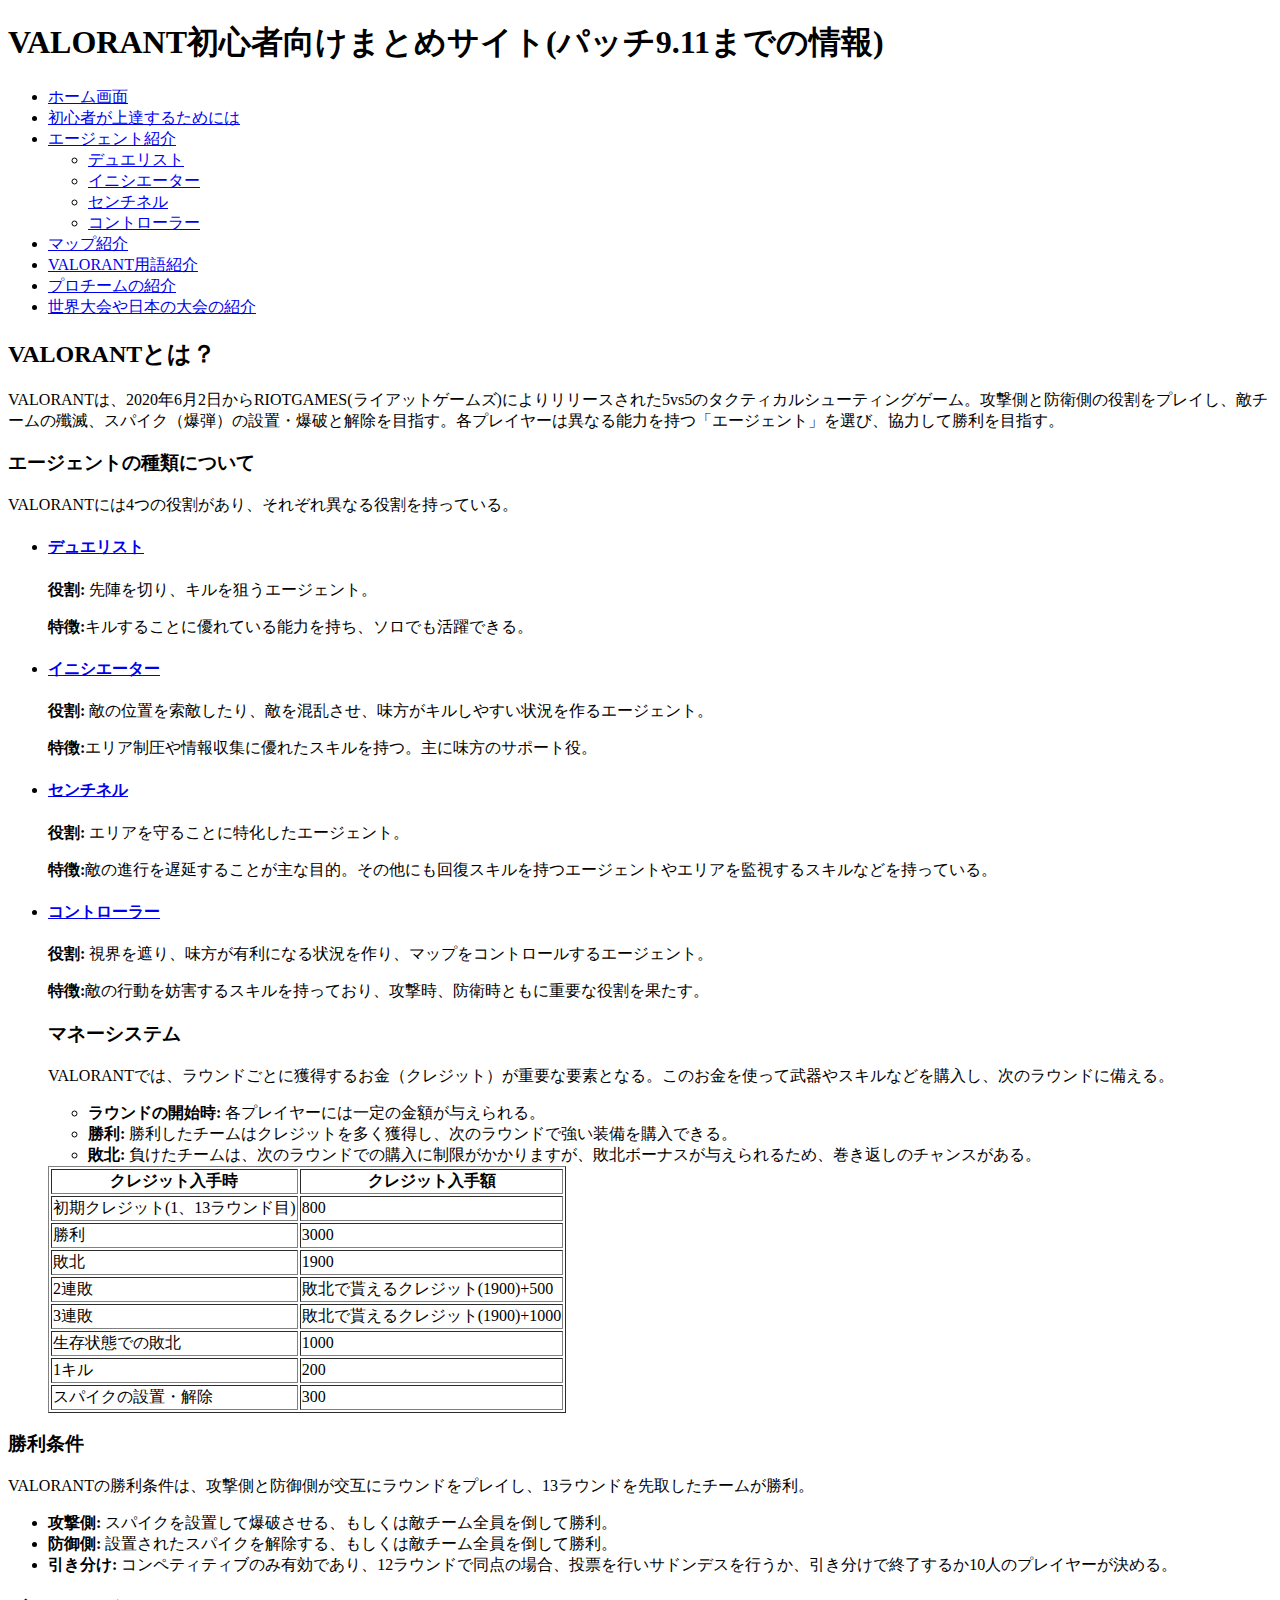
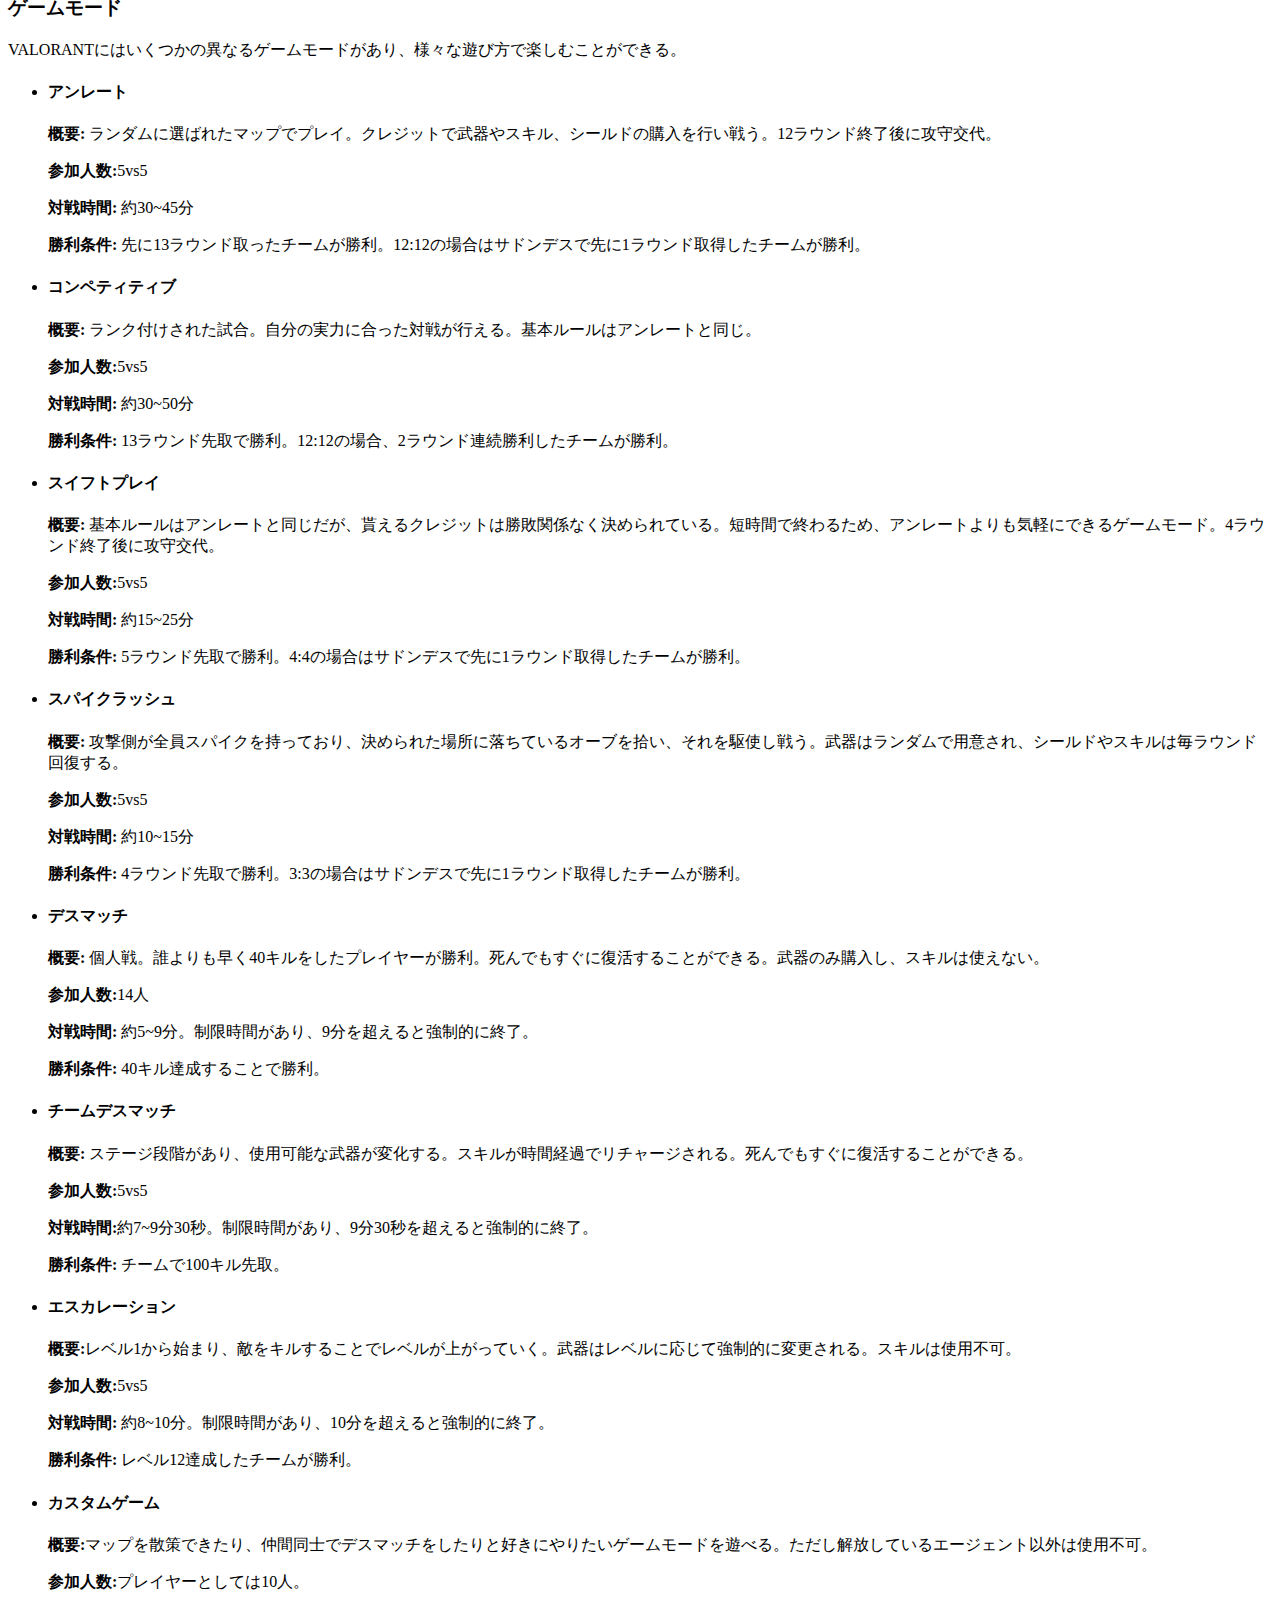
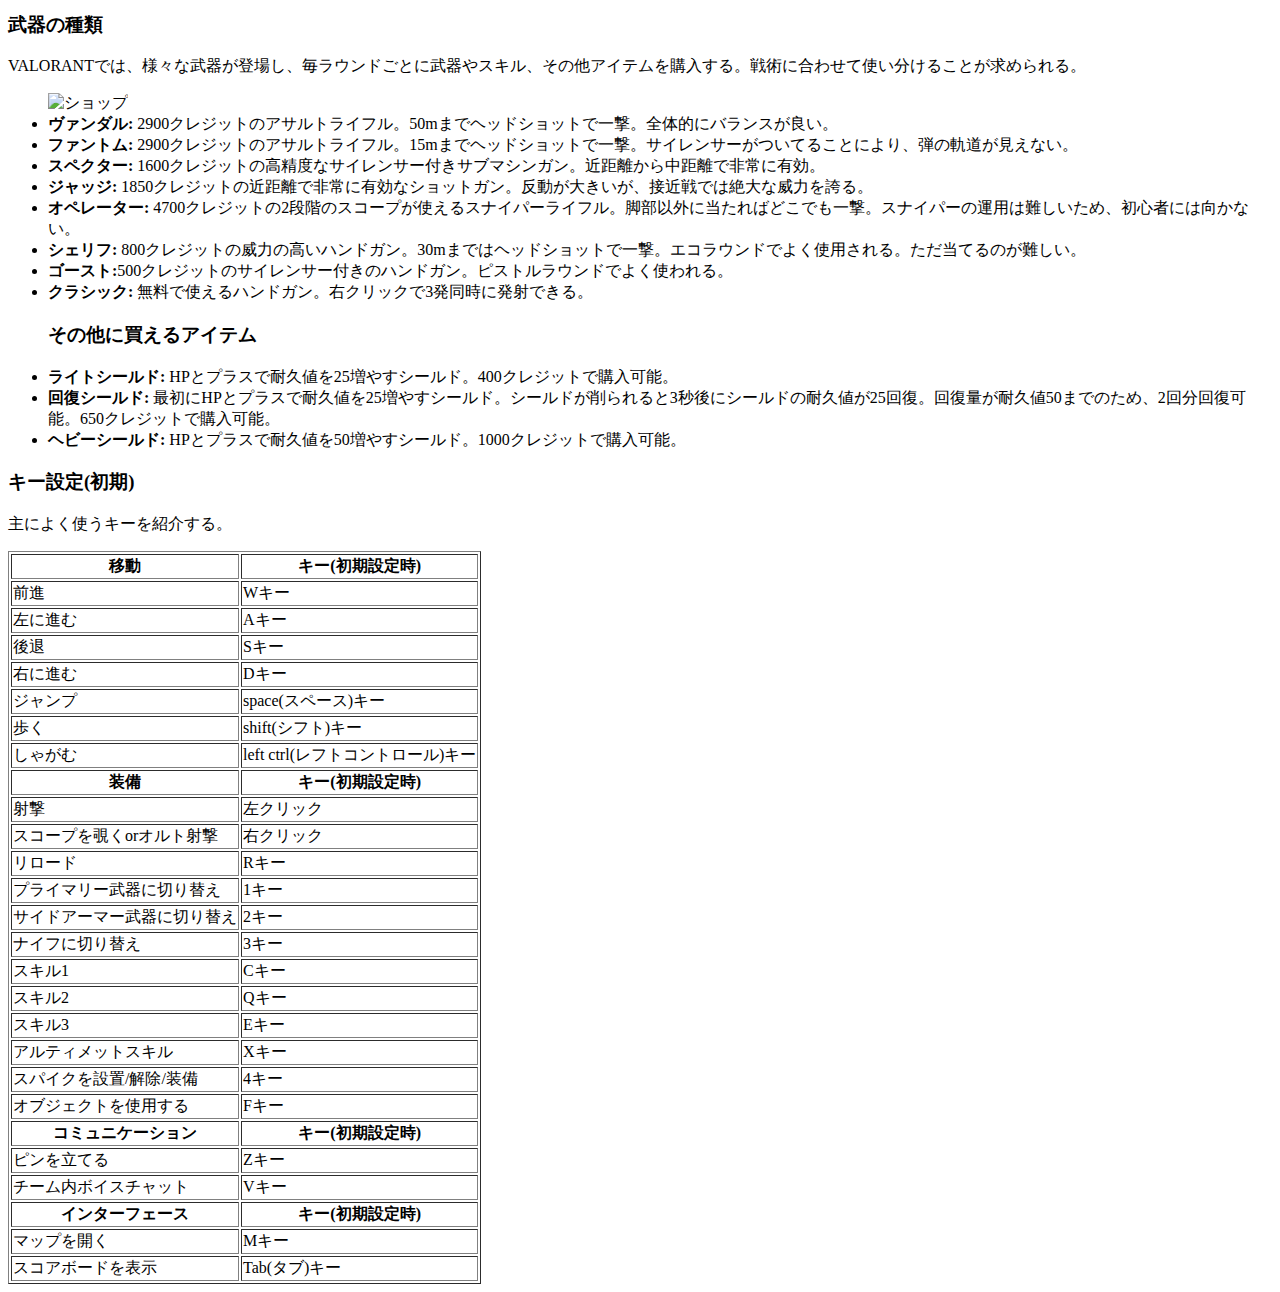
==== VALORANT/index.html @ b90f4c0e "index.html" ====
<!DOCTYPE html>
<html lang="ja">

<head>
    <meta charset="UTF-8">
    <meta name="viewport" content="width=device-width, initial-scale=1.0">
    <title>VALORANT初心者まとめサイト(2024.12.31までの情報)</title>
    <link rel="stylesheet" href="style1.css">
    <script src="./script.js" defer></script>
</head>

<body>
    <header>
        <h1>VALORANT初心者向けまとめサイト(パッチ9.11までの情報)</h1>
        <nav>
            <ul class="main-menu">
                <li><a href="index.html" class="menu">ホーム画面</a></li>
                <li><a href="beginner.html" class="menu">初心者が上達するためには</a></li>
                <li class="dropdown">
                    <a href="agent.html" class="menu">エージェント紹介</a>
                    <ul class="dropdown-menu">
                        <li><a href="agent.html#duelist" class="submenu">デュエリスト</a></li>
                        <li><a href="agent_initiator.html" class="submenu">イニシエーター</a></li>
                        <li><a href="agent_sentinel.html" class="submenu">センチネル</a></li>
                        <li><a href="agent_controller.html" class="submenu">コントローラー</a></li>
                    </ul>
                </li>
                <li><a href="map.html" class="menu">マップ紹介</a></li>
                <li><a href="VALORANT1.html" class="menu">VALORANT用語紹介</a></li>
                <li><a href="proteam.html" class="menu">プロチームの紹介</a></li>
                <li><a href="tournament.html" class="menu">世界大会や日本の大会の紹介</a></li>
            </ul>
        </nav>
    </header>

    <section class="game-info">
        <h2>VALORANTとは？</h2>
        <p>VALORANTは、2020年6月2日からRIOTGAMES(ライアットゲームズ)によりリリースされた5vs5のタクティカルシューティングゲーム。攻撃側と防衛側の役割をプレイし、敵チームの殲滅、スパイク（爆弾）の設置・爆破と解除を目指す。各プレイヤーは異なる能力を持つ「エージェント」を選び、協力して勝利を目指す。
        </p>

        <h3>エージェントの種類について</h3>
        <p>VALORANTには4つの役割があり、それぞれ異なる役割を持っている。</p>
        <ul>
            <li class="game-mode">
                <a href="agent.html" class="link-box">
                    <h4>デュエリスト</h4>
                    <span class="link-icon"></span>
                </a>
                <p><strong>役割:</strong> 先陣を切り、キルを狙うエージェント。</p>
                <p><strong>特徴:</strong>キルすることに優れている能力を持ち、ソロでも活躍できる。
            </li>
            <li class="game-mode">
                <a href="agent_initiator.html" class="link-box">
                    <h4>イニシエーター</h4>
                    <span class="link-icon"></span>
                </a>
                <p><strong>役割:</strong> 敵の位置を索敵したり、敵を混乱させ、味方がキルしやすい状況を作るエージェント。</p>
                <p><strong>特徴:</strong>エリア制圧や情報収集に優れたスキルを持つ。主に味方のサポート役。</p>
            <li class="game-mode">
                <a href="agent_sentinel.html" class="link-box">
                    <h4>センチネル</h4>
                    <span class="link-icon"></span>
                </a>
                <p><strong>役割:</strong> エリアを守ることに特化したエージェント。</p>
                <p><strong>特徴:</strong>敵の進行を遅延することが主な目的。その他にも回復スキルを持つエージェントやエリアを監視するスキルなどを持っている。
            </li>
            <li class="game-mode">
                <a href="agent_controller.html" class="link-box">
                    <h4>コントローラー</h4>
                    <span class="link-icon"></span>
                </a>
                <p><strong>役割:</strong> 視界を遮り、味方が有利になる状況を作り、マップをコントロールするエージェント。</p>
                <p><strong>特徴:</strong>敵の行動を妨害するスキルを持っており、攻撃時、防衛時ともに重要な役割を果たす。
            </li>

            <div class="money-mode">
                <h3>マネーシステム</h3>
                <p>VALORANTでは、ラウンドごとに獲得するお金（クレジット）が重要な要素となる。このお金を使って武器やスキルなどを購入し、次のラウンドに備える。</p>
                <ul>
                    <li><strong>ラウンドの開始時:</strong> <span class="highlight-text">各プレイヤーには一定の金額が与えられる。</span></li>
                    <li><strong>勝利:</strong> <span class="highlight-text">勝利したチームはクレジットを多く獲得し、次のラウンドで強い装備を購入できる。</span>
                    </li>
                    <li><strong>敗北:</strong> <span
                            class="highlight-text">負けたチームは、次のラウンドでの購入に制限がかかりますが、敗北ボーナスが与えられるため、巻き返しのチャンスがある。</span></li>
            </div>
            <table border="1">
                <tr>
                    <th>クレジット入手時</th>
                    <th>クレジット入手額</th>
                </tr>
                <tr>
                    <td>初期クレジット(1、13ラウンド目)</td>
                    <td>800</td>
                </tr>
                <tr>
                    <td>勝利</td>
                    <td>3000</td>
                </tr>
                <tr>
                    <td>敗北</td>
                    <td>1900</td>
                </tr>
                <tr>
                    <td>2連敗</td>
                    <td>敗北で貰えるクレジット(1900)+500</td>
                </tr>
                <tr>
                    <td>3連敗</td>
                    <td>敗北で貰えるクレジット(1900)+1000</td>
                </tr>
                <tr>
                    <td>生存状態での敗北</td>
                    <td>1000</td>
                </tr>
                <tr>
                    <td>1キル</td>
                    <td>200</td>
                </tr>
                <tr>
                    <td>スパイクの設置・解除</td>
                    <td>300</td>
                </tr>
            </table>
        </ul>

        <div class="win-mode">
            <h3>勝利条件</h3>
            <p>VALORANTの勝利条件は、攻撃側と防御側が交互にラウンドをプレイし、13ラウンドを先取したチームが勝利。</p>
            <ul>
                <li><strong>攻撃側:</strong> スパイクを設置して爆破させる、もしくは敵チーム全員を倒して勝利。</li>
                <li><strong>防御側:</strong> 設置されたスパイクを解除する、もしくは敵チーム全員を倒して勝利。</li>
                <li><strong>引き分け:</strong> コンペティティブのみ有効であり、12ラウンドで同点の場合、投票を行いサドンデスを行うか、引き分けで終了するか10人のプレイヤーが決める。</li>
            </ul>
        </div>

        <h3>ゲームモード</h3>
        <p>VALORANTにはいくつかの異なるゲームモードがあり、様々な遊び方で楽しむことができる。</p>
        <ul>
            <li class="game-mode">
                <h4>アンレート</h4>
                <p><strong>概要:</strong> ランダムに選ばれたマップでプレイ。クレジットで武器やスキル、シールドの購入を行い戦う。12ラウンド終了後に攻守交代。</p>
                <p><strong>参加人数:</strong>5vs5
                <p><strong>対戦時間:</strong> 約30~45分</p>
                <p><strong>勝利条件:</strong> 先に13ラウンド取ったチームが勝利。12:12の場合はサドンデスで先に1ラウンド取得したチームが勝利。</p>
            </li>
            <li class="game-mode">
                <h4>コンペティティブ</h4>
                <p><strong>概要:</strong> ランク付けされた試合。自分の実力に合った対戦が行える。基本ルールはアンレートと同じ。</p>
                <p><strong>参加人数:</strong>5vs5
                <p><strong>対戦時間:</strong> 約30~50分</p>
                <p><strong>勝利条件:</strong> 13ラウンド先取で勝利。12:12の場合、2ラウンド連続勝利したチームが勝利。</p>
            </li>
            <li class="game-mode">
                <h4>スイフトプレイ</h4>
                <p><strong>概要:</strong>
                    基本ルールはアンレートと同じだが、貰えるクレジットは勝敗関係なく決められている。短時間で終わるため、アンレートよりも気軽にできるゲームモード。4ラウンド終了後に攻守交代。</p>
                <p><strong>参加人数:</strong>5vs5
                <p><strong>対戦時間:</strong> 約15~25分</p>
                <p><strong>勝利条件:</strong> 5ラウンド先取で勝利。4:4の場合はサドンデスで先に1ラウンド取得したチームが勝利。</p>
            </li>
            <li class="game-mode">
                <h4>スパイクラッシュ</h4>
                <p><strong>概要:</strong>
                    攻撃側が全員スパイクを持っており、決められた場所に落ちているオーブを拾い、それを駆使し戦う。武器はランダムで用意され、シールドやスキルは毎ラウンド回復する。
                </p>
                <p><strong>参加人数:</strong>5vs5
                <p><strong>対戦時間:</strong> 約10~15分</p>
                <p><strong>勝利条件:</strong> 4ラウンド先取で勝利。3:3の場合はサドンデスで先に1ラウンド取得したチームが勝利。</p>
            </li>
            <li class="game-mode">
                <h4>デスマッチ</h4>
                <p><strong>概要:</strong> 個人戦。誰よりも早く40キルをしたプレイヤーが勝利。死んでもすぐに復活することができる。武器のみ購入し、スキルは使えない。</p>
                <p><strong>参加人数:</strong>14人
                <p><strong>対戦時間:</strong> 約5~9分。制限時間があり、9分を超えると強制的に終了。</p>
                <p><strong>勝利条件:</strong> 40キル達成することで勝利。</p>
            </li>
            <li class="game-mode">
                <h4>チームデスマッチ</h4>
                <p><strong>概要:</strong> ステージ段階があり、使用可能な武器が変化する。スキルが時間経過でリチャージされる。死んでもすぐに復活することができる。</p>
                <p><strong>参加人数:</strong>5vs5
                <p><strong>対戦時間:</strong>約7~9分30秒。制限時間があり、9分30秒を超えると強制的に終了。</p>
                <p><strong>勝利条件:</strong> チームで100キル先取。</p>
            </li>
            <li class="game-mode">
                <h4>エスカレーション</h4>
                <p><strong>概要:</strong>レベル1から始まり、敵をキルすることでレベルが上がっていく。武器はレベルに応じて強制的に変更される。スキルは使用不可。</p>
                <p><strong>参加人数:</strong>5vs5
                <p><strong>対戦時間:</strong> 約8~10分。制限時間があり、10分を超えると強制的に終了。</p>
                <p><strong>勝利条件:</strong> レベル12達成したチームが勝利。</p>
            </li>
            <li class="game-mode">
                <h4>カスタムゲーム</h4>
                <p><strong>概要:</strong>マップを散策できたり、仲間同士でデスマッチをしたりと好きにやりたいゲームモードを遊べる。ただし解放しているエージェント以外は使用不可。</p>
                <p><strong>参加人数:</strong>プレイヤーとしては10人。
            </li>
        </ul>

        <h3>武器の種類</h3>
        <p>VALORANTでは、様々な武器が登場し、毎ラウンドごとに武器やスキル、その他アイテムを購入する。戦術に合わせて使い分けることが求められる。</p>
        <ul>
            <div class="image-container">
                <!--ショップのスクリーンショットを貼る-->
                <img src="shop.png" alt="ショップ">
            </div>
            <div class="gun-mode">
                <li><strong>ヴァンダル:</strong> 2900クレジットのアサルトライフル。50mまでヘッドショットで一撃。全体的にバランスが良い。</li>
                <li><strong>ファントム:</strong> 2900クレジットのアサルトライフル。15mまでヘッドショットで一撃。サイレンサーがついてることにより、弾の軌道が見えない。</li>
                <li><strong>スペクター:</strong> 1600クレジットの高精度なサイレンサー付きサブマシンガン。近距離から中距離で非常に有効。</li>
                <li><strong>ジャッジ:</strong> 1850クレジットの近距離で非常に有効なショットガン。反動が大きいが、接近戦では絶大な威力を誇る。</li>
                <li><strong>オペレーター:</strong>
                    4700クレジットの2段階のスコープが使えるスナイパーライフル。脚部以外に当たればどこでも一撃。スナイパーの運用は難しいため、初心者には向かない。
                </li>
                <li><strong>シェリフ:</strong> 800クレジットの威力の高いハンドガン。30mまではヘッドショットで一撃。エコラウンドでよく使用される。ただ当てるのが難しい。</li>
                <li><strong>ゴースト:</strong>500クレジットのサイレンサー付きのハンドガン。ピストルラウンドでよく使われる。</li>
                <li><strong>クラシック:</strong> 無料で使えるハンドガン。右クリックで3発同時に発射できる。</li>



                <h3>その他に買えるアイテム</h3>

                <li><strong>ライトシールド:</strong> HPとプラスで耐久値を25増やすシールド。400クレジットで購入可能。</li>
                <li><strong>回復シールド:</strong>
                    最初にHPとプラスで耐久値を25増やすシールド。シールドが削られると3秒後にシールドの耐久値が25回復。回復量が耐久値50までのため、2回分回復可能。650クレジットで購入可能。</li>
                <li><strong>ヘビーシールド:</strong> HPとプラスで耐久値を50増やすシールド。1000クレジットで購入可能。</li>
            </div>
        </ul>



        <h3>キー設定(初期)</h3>
        <p>主によく使うキーを紹介する。</p>
        <div class="key">
            <table border="1">
                <tr>
                    <th>移動</th>
                    <th>キー(初期設定時)</th>
                </tr>
                <tr>
                    <td>前進</td>
                    <td>Wキー</td>
                </tr>
                <tr>
                    <td>左に進む</td>
                    <td>Aキー</td>
                </tr>
                <tr>
                    <td>後退</td>
                    <td>Sキー</td>
                </tr>
                <tr>
                    <td>右に進む</td>
                    <td>Dキー</td>
                </tr>
                <tr>
                    <td>ジャンプ</td>
                    <td>space(スペース)キー</td>
                </tr>
                <tr>
                    <td>歩く</td>
                    <td>shift(シフト)キー</td>
                </tr>
                <tr>
                    <td>しゃがむ</td>
                    <td>left ctrl(レフトコントロール)キー</td>
                </tr>
                <tr>
                    <th>装備</th>
                    <th>キー(初期設定時)</th>
                </tr>
                <tr>
                    <td>射撃</td>
                    <td>左クリック</td>
                </tr>
                <tr>
                    <td>スコープを覗くorオルト射撃</td>
                    <td>右クリック</td>
                </tr>
                <tr>
                    <td>リロード</td>
                    <td>Rキー</td>
                </tr>
                <tr>
                    <td>プライマリー武器に切り替え</td>
                    <td>1キー</td>
                </tr>
                <tr>
                    <td>サイドアーマー武器に切り替え</td>
                    <td>2キー</td>
                </tr>
                <tr>
                    <td>ナイフに切り替え</td>
                    <td>3キー</td>
                </tr>
                <tr>
                    <td>スキル1</td>
                    <td>Cキー</td>
                </tr>
                <tr>
                    <td>スキル2</td>
                    <td>Qキー</td>
                </tr>
                <tr>
                    <td>スキル3</td>
                    <td>Eキー</td>
                </tr>
                <tr>
                    <td>アルティメットスキル</td>
                    <td>Xキー</td>
                </tr>
                <tr>
                    <td>スパイクを設置/解除/装備</td>
                    <td>4キー</td>
                </tr>
                <tr>
                    <td>オブジェクトを使用する</td>
                    <td>Fキー</td>
                </tr>

                <tr>
                    <th>コミュニケーション</th>
                    <th>キー(初期設定時)</th>
                </tr>
                <tr>
                    <td>ピンを立てる</td>
                    <td>Zキー</td>
                </tr>
                <tr>
                    <td>チーム内ボイスチャット</td>
                    <td>Vキー</td>
                </tr>
                <tr>
                    <th>インターフェース</th>
                    <th>キー(初期設定時)</th>
                </tr>
                <tr>
                    <td>マップを開く</td>
                    <td>Mキー</td>
                </tr>
                <tr>
                    <td>スコアボードを表示</td>
                    <td>Tab(タブ)キー</td>
                </tr>
            </table>
        </div>

    </section>
</body>

</html>
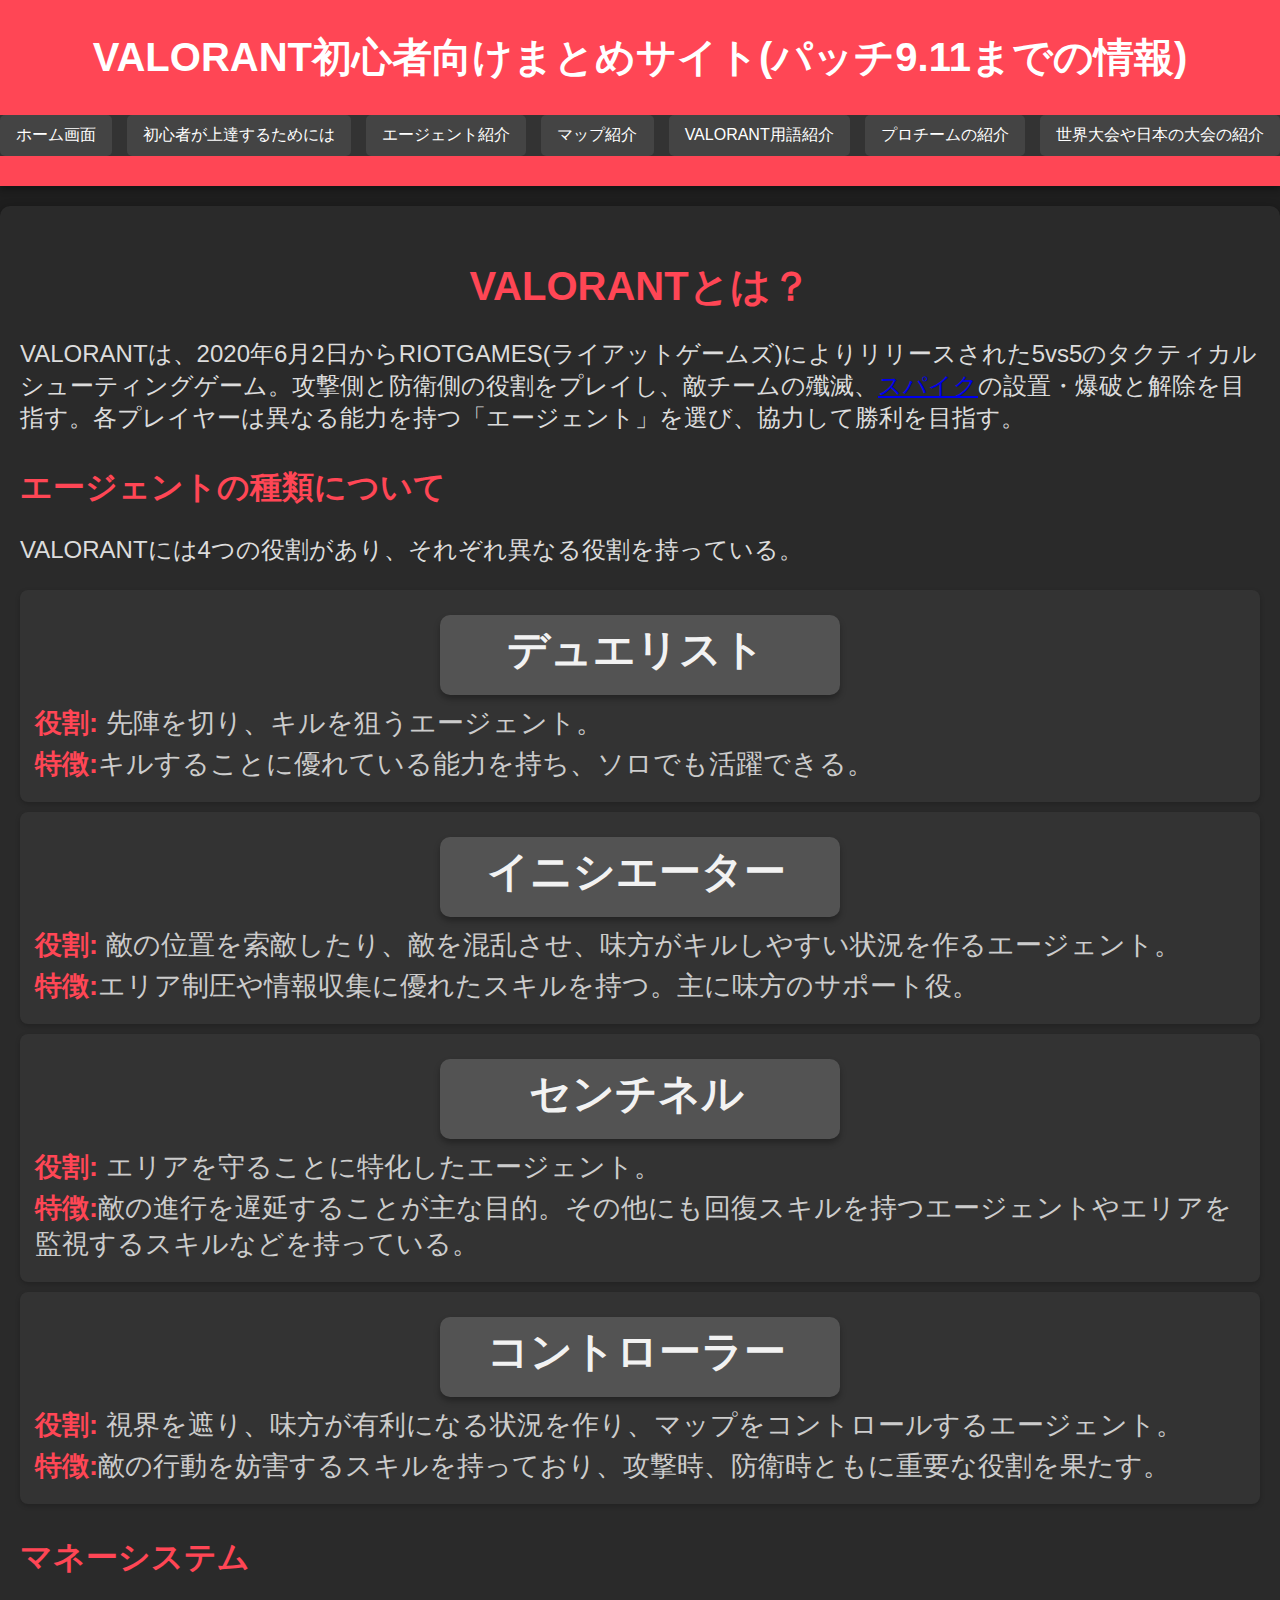
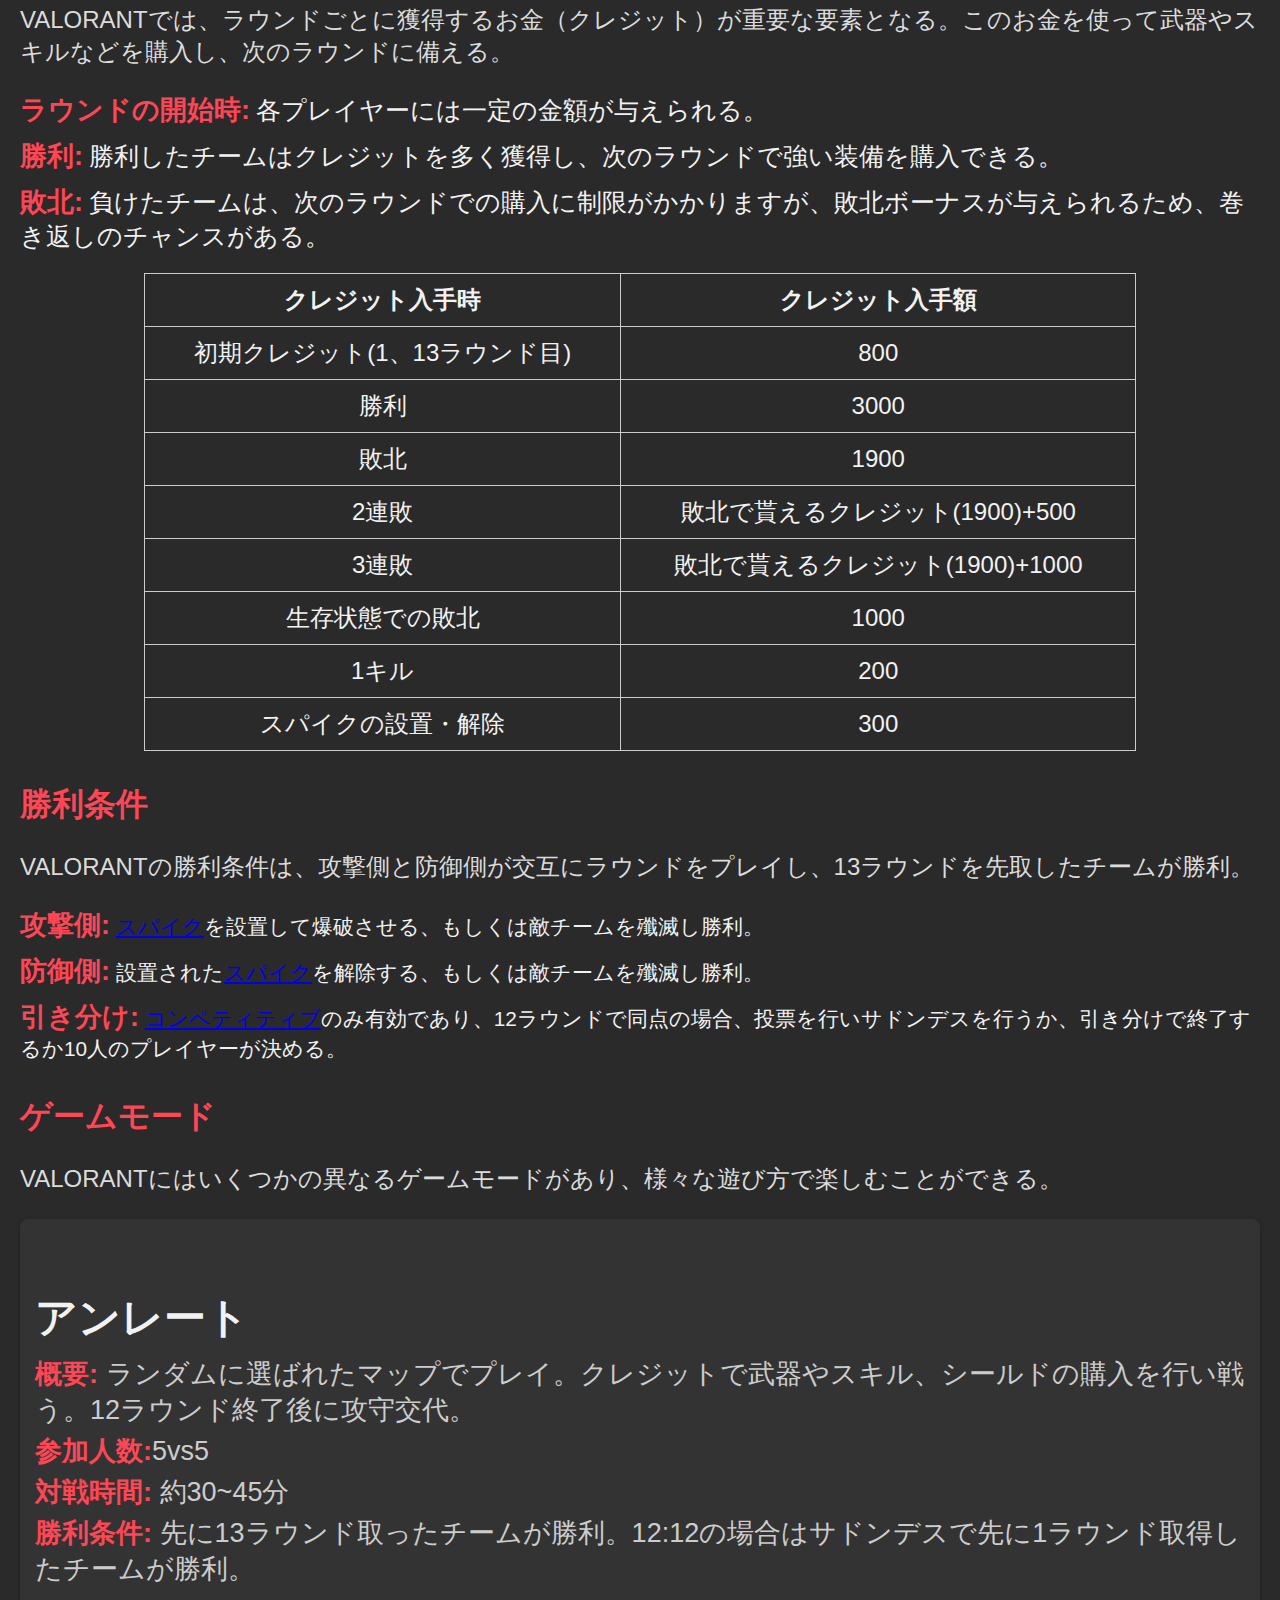
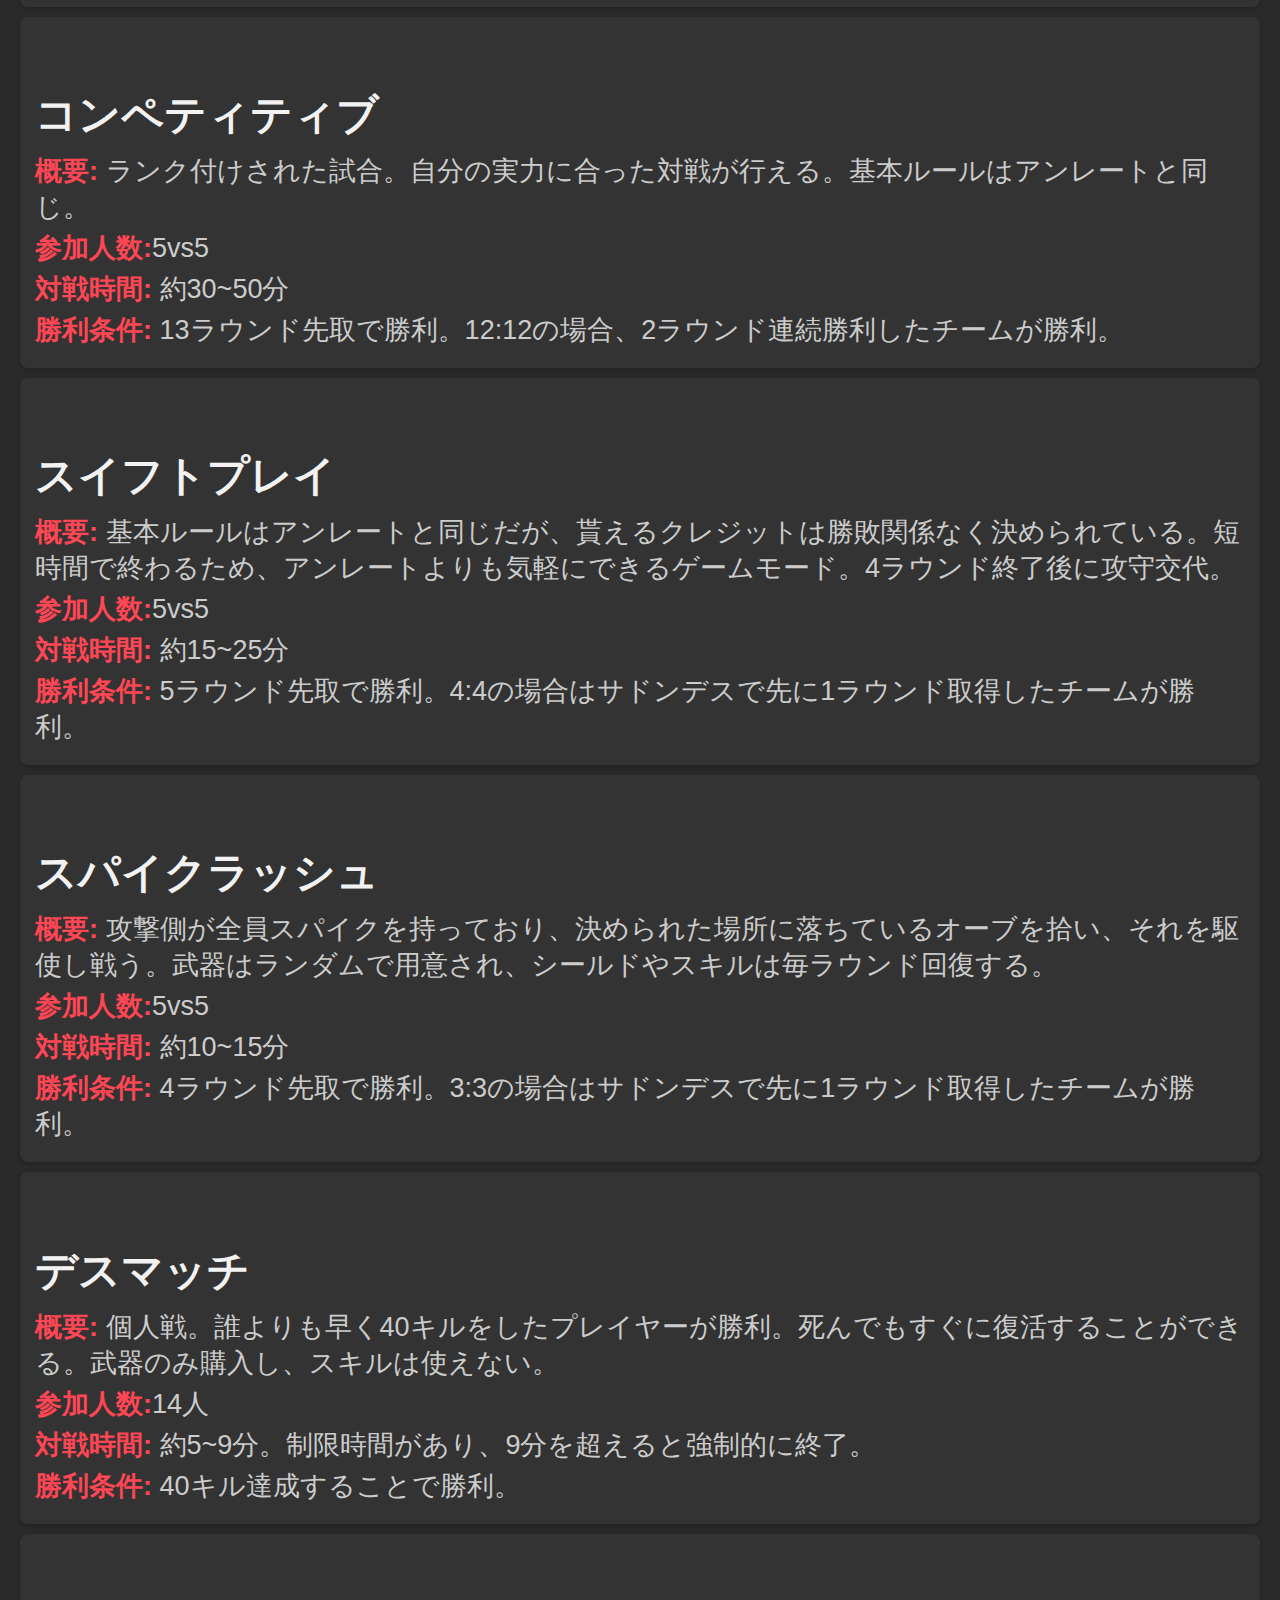
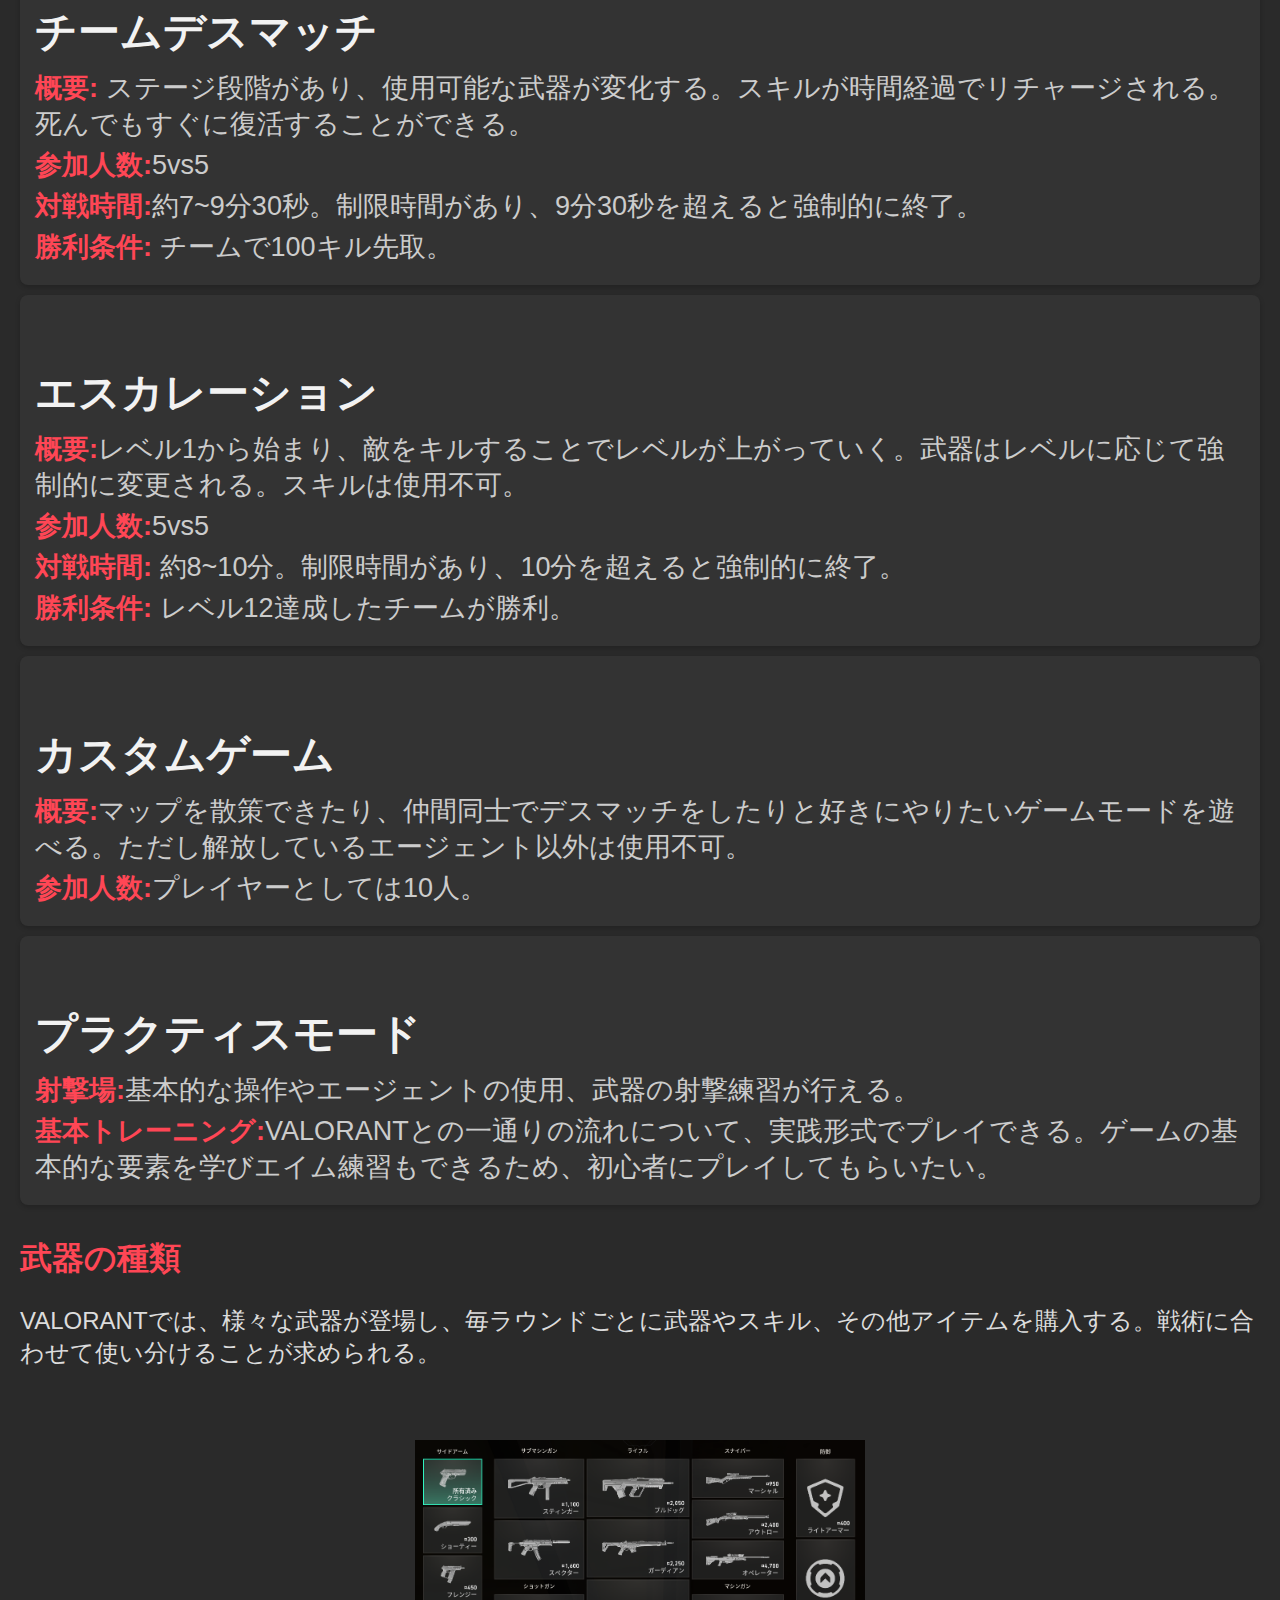
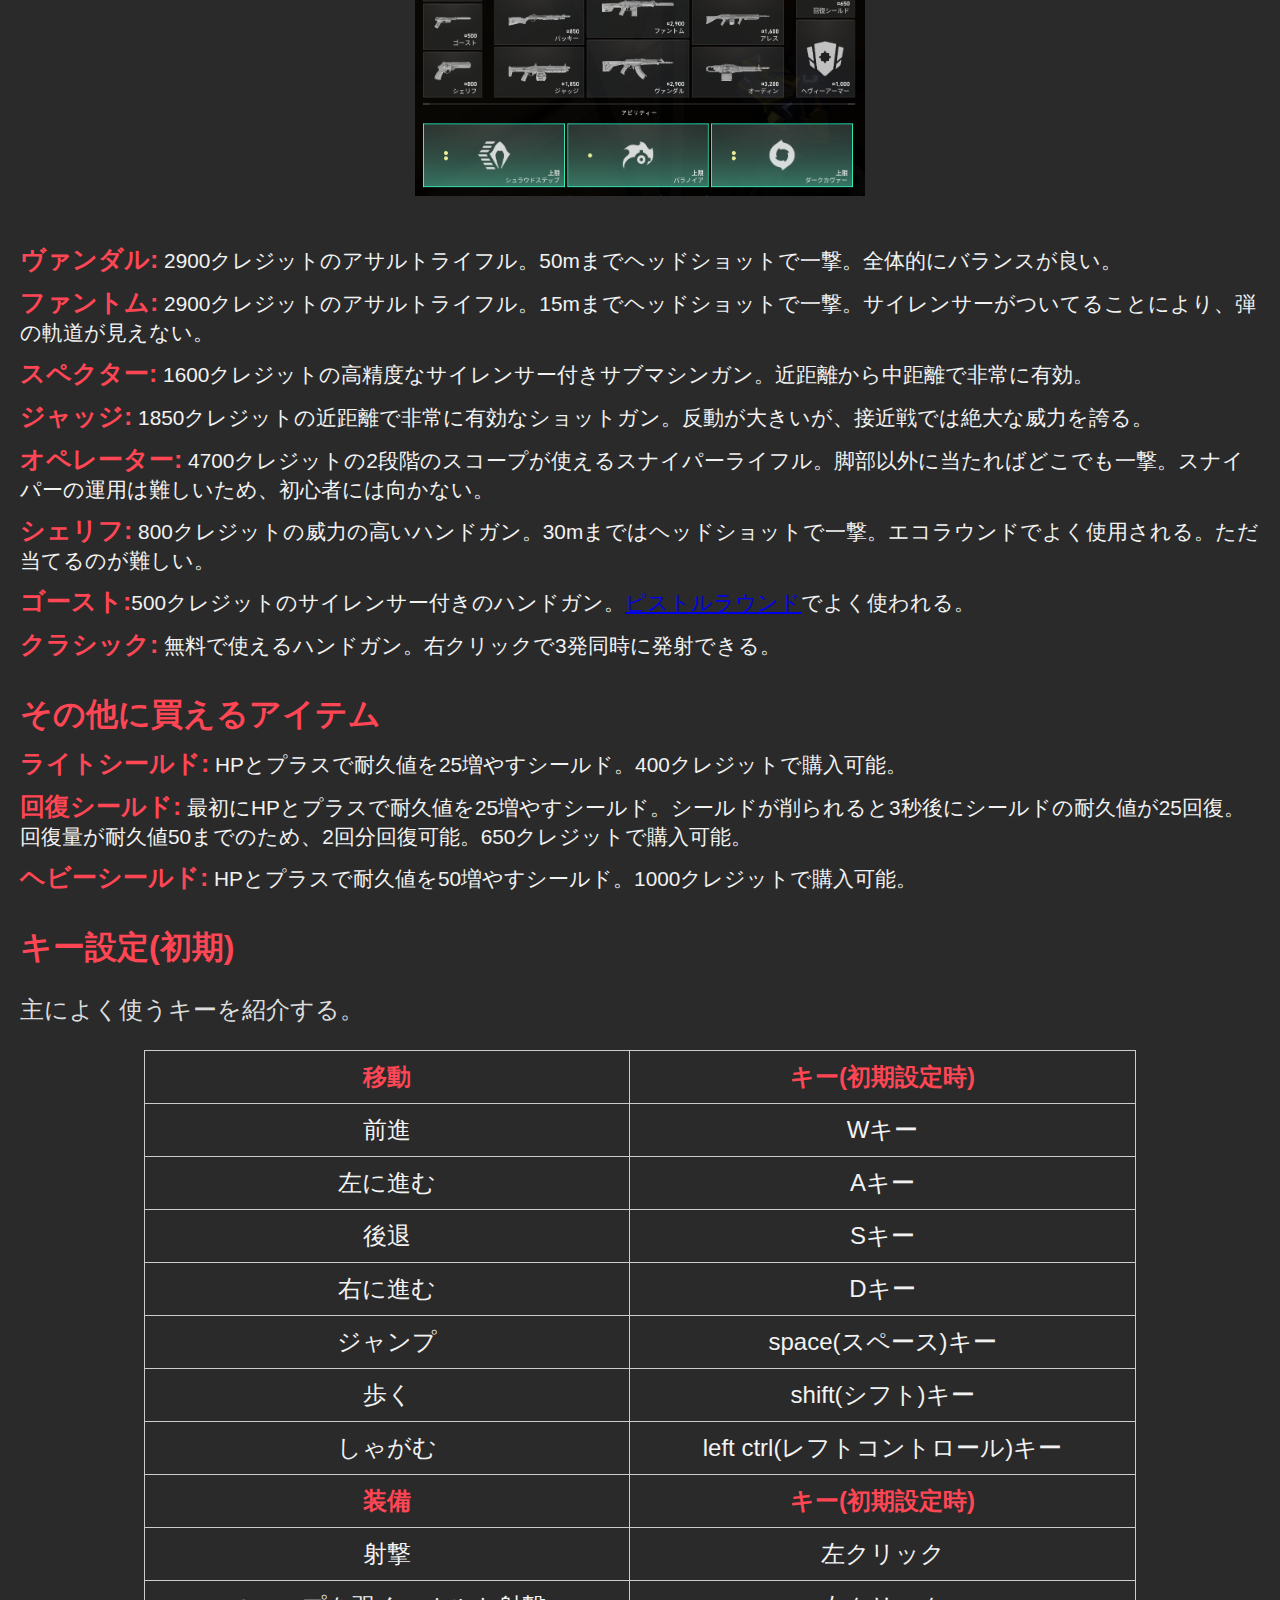
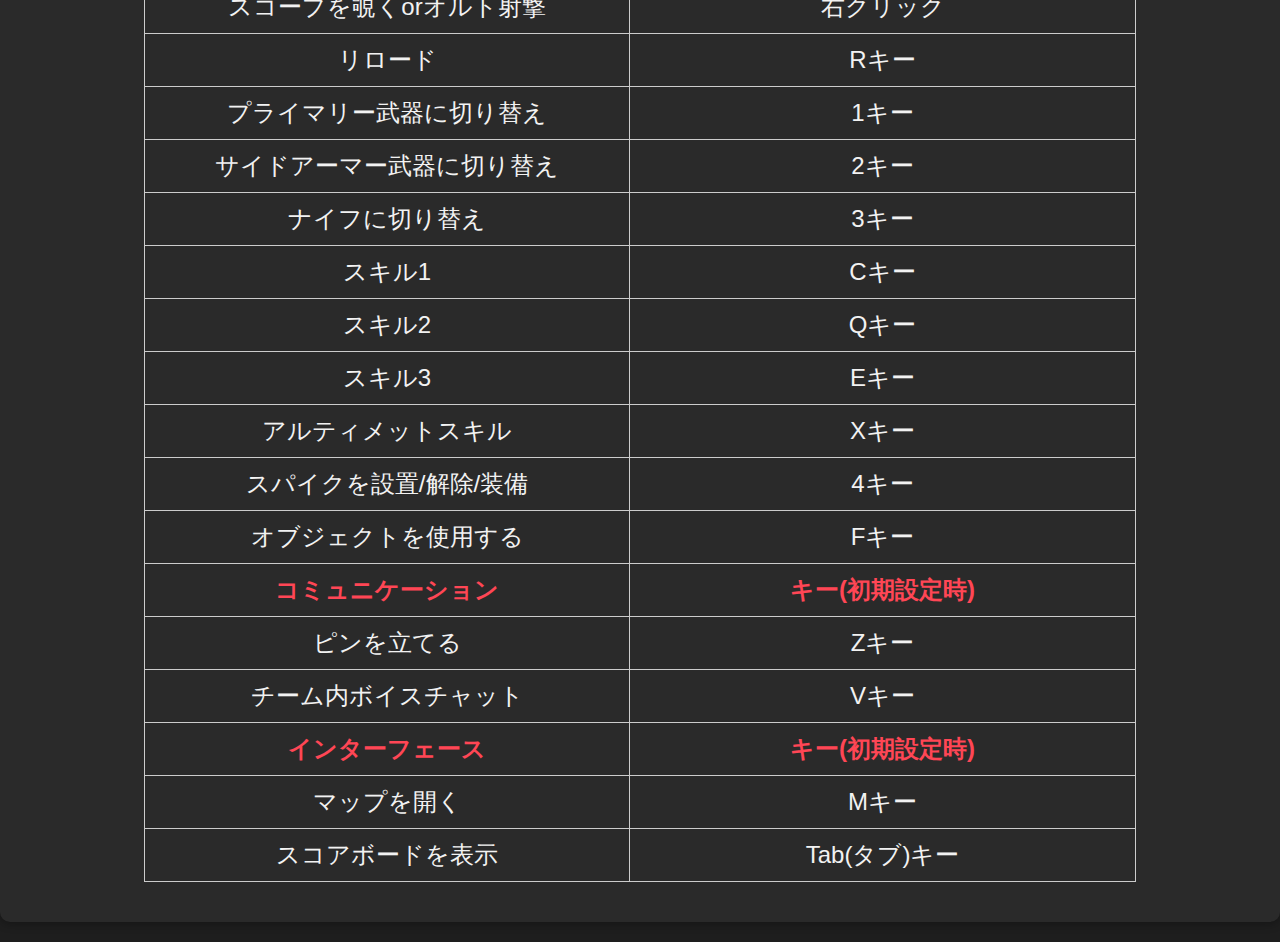
==== commit b342c018: "Update index.html" ====
--- a/VALORANT/index.html
+++ b/VALORANT/index.html
@@ -35,7 +35,8 @@
 
     <section class="game-info">
         <h2>VALORANTとは？</h2>
-        <p>VALORANTは、2020年6月2日からRIOTGAMES(ライアットゲームズ)によりリリースされた5vs5のタクティカルシューティングゲーム。攻撃側と防衛側の役割をプレイし、敵チームの殲滅、スパイク（爆弾）の設置・爆破と解除を目指す。各プレイヤーは異なる能力を持つ「エージェント」を選び、協力して勝利を目指す。
+        <p>VALORANTは、2020年6月2日からRIOTGAMES(ライアットゲームズ)によりリリースされた5vs5のタクティカルシューティングゲーム。攻撃側と防衛側の役割をプレイし、敵チームの殲滅、<a
+                href="VALORANT1.html#spike">スパイク</a>の設置・爆破と解除を目指す。各プレイヤーは異なる能力を持つ「エージェント」を選び、協力して勝利を目指す。
         </p>
 
         <h3>エージェントの種類について</h3>
@@ -127,9 +128,10 @@
             <h3>勝利条件</h3>
             <p>VALORANTの勝利条件は、攻撃側と防御側が交互にラウンドをプレイし、13ラウンドを先取したチームが勝利。</p>
             <ul>
-                <li><strong>攻撃側:</strong> スパイクを設置して爆破させる、もしくは敵チーム全員を倒して勝利。</li>
-                <li><strong>防御側:</strong> 設置されたスパイクを解除する、もしくは敵チーム全員を倒して勝利。</li>
-                <li><strong>引き分け:</strong> コンペティティブのみ有効であり、12ラウンドで同点の場合、投票を行いサドンデスを行うか、引き分けで終了するか10人のプレイヤーが決める。</li>
+                <li><strong>攻撃側:</strong> <a href="VALORANT1.html#spike">スパイク</a>を設置して爆破させる、もしくは敵チームを殲滅し勝利。</li>
+                <li><strong>防御側:</strong> 設置された<a href="VALORANT1.html#spike">スパイク</a>を解除する、もしくは敵チームを殲滅し勝利。</li>
+                <li><strong>引き分け:</strong> <a
+                        href="#conpe">コンペティティブ</a>のみ有効であり、12ラウンドで同点の場合、投票を行いサドンデスを行うか、引き分けで終了するか10人のプレイヤーが決める。</li>
             </ul>
         </div>
 
@@ -144,11 +146,13 @@
                 <p><strong>勝利条件:</strong> 先に13ラウンド取ったチームが勝利。12:12の場合はサドンデスで先に1ラウンド取得したチームが勝利。</p>
             </li>
             <li class="game-mode">
-                <h4>コンペティティブ</h4>
-                <p><strong>概要:</strong> ランク付けされた試合。自分の実力に合った対戦が行える。基本ルールはアンレートと同じ。</p>
-                <p><strong>参加人数:</strong>5vs5
-                <p><strong>対戦時間:</strong> 約30~50分</p>
-                <p><strong>勝利条件:</strong> 13ラウンド先取で勝利。12:12の場合、2ラウンド連続勝利したチームが勝利。</p>
+                <section id="conpe">
+                    <h4>コンペティティブ</h4>
+                    <p><strong>概要:</strong> ランク付けされた試合。自分の実力に合った対戦が行える。基本ルールはアンレートと同じ。</p>
+                    <p><strong>参加人数:</strong>5vs5
+                    <p><strong>対戦時間:</strong> 約30~50分</p>
+                    <p><strong>勝利条件:</strong> 13ラウンド先取で勝利。12:12の場合、2ラウンド連続勝利したチームが勝利。</p>
+                </section>
             </li>
             <li class="game-mode">
                 <h4>スイフトプレイ</h4>
@@ -168,18 +172,22 @@
                 <p><strong>勝利条件:</strong> 4ラウンド先取で勝利。3:3の場合はサドンデスで先に1ラウンド取得したチームが勝利。</p>
             </li>
             <li class="game-mode">
-                <h4>デスマッチ</h4>
-                <p><strong>概要:</strong> 個人戦。誰よりも早く40キルをしたプレイヤーが勝利。死んでもすぐに復活することができる。武器のみ購入し、スキルは使えない。</p>
-                <p><strong>参加人数:</strong>14人
-                <p><strong>対戦時間:</strong> 約5~9分。制限時間があり、9分を超えると強制的に終了。</p>
-                <p><strong>勝利条件:</strong> 40キル達成することで勝利。</p>
-            </li>
-            <li class="game-mode">
-                <h4>チームデスマッチ</h4>
-                <p><strong>概要:</strong> ステージ段階があり、使用可能な武器が変化する。スキルが時間経過でリチャージされる。死んでもすぐに復活することができる。</p>
-                <p><strong>参加人数:</strong>5vs5
-                <p><strong>対戦時間:</strong>約7~9分30秒。制限時間があり、9分30秒を超えると強制的に終了。</p>
-                <p><strong>勝利条件:</strong> チームで100キル先取。</p>
+                <section id="deathmatch">
+                    <h4>デスマッチ</h4>
+                    <p><strong>概要:</strong> 個人戦。誰よりも早く40キルをしたプレイヤーが勝利。死んでもすぐに復活することができる。武器のみ購入し、スキルは使えない。</p>
+                    <p><strong>参加人数:</strong>14人
+                    <p><strong>対戦時間:</strong> 約5~9分。制限時間があり、9分を超えると強制的に終了。</p>
+                    <p><strong>勝利条件:</strong> 40キル達成することで勝利。</p>
+                </section>
+            </li>
+            <li class="game-mode">
+                <section id="teamdeathmatch">
+                    <h4>チームデスマッチ</h4>
+                    <p><strong>概要:</strong> ステージ段階があり、使用可能な武器が変化する。スキルが時間経過でリチャージされる。死んでもすぐに復活することができる。</p>
+                    <p><strong>参加人数:</strong>5vs5
+                    <p><strong>対戦時間:</strong>約7~9分30秒。制限時間があり、9分30秒を超えると強制的に終了。</p>
+                    <p><strong>勝利条件:</strong> チームで100キル先取。</p>
+                </section>
             </li>
             <li class="game-mode">
                 <h4>エスカレーション</h4>
@@ -189,9 +197,19 @@
                 <p><strong>勝利条件:</strong> レベル12達成したチームが勝利。</p>
             </li>
             <li class="game-mode">
-                <h4>カスタムゲーム</h4>
-                <p><strong>概要:</strong>マップを散策できたり、仲間同士でデスマッチをしたりと好きにやりたいゲームモードを遊べる。ただし解放しているエージェント以外は使用不可。</p>
-                <p><strong>参加人数:</strong>プレイヤーとしては10人。
+                <section id="custom">
+                    <h4>カスタムゲーム</h4>
+                    <p><strong>概要:</strong>マップを散策できたり、仲間同士でデスマッチをしたりと好きにやりたいゲームモードを遊べる。ただし解放しているエージェント以外は使用不可。</p>
+                    <p><strong>参加人数:</strong>プレイヤーとしては10人。
+                </section>
+            </li>
+            <li class="game-mode">
+                <section id="practicemode">
+                    <h4>プラクティスモード</h4>
+                    <p><strong>射撃場:</strong>基本的な操作やエージェントの使用、武器の射撃練習が行える。</p>
+                    <p><strong>基本トレーニング:</strong>VALORANTとの一通りの流れについて、実践形式でプレイできる。ゲームの基本的な要素を学びエイム練習もできるため、初心者にプレイしてもらいたい。
+                    </p>
+                </section>
             </li>
         </ul>
 
@@ -211,7 +229,8 @@
                     4700クレジットの2段階のスコープが使えるスナイパーライフル。脚部以外に当たればどこでも一撃。スナイパーの運用は難しいため、初心者には向かない。
                 </li>
                 <li><strong>シェリフ:</strong> 800クレジットの威力の高いハンドガン。30mまではヘッドショットで一撃。エコラウンドでよく使用される。ただ当てるのが難しい。</li>
-                <li><strong>ゴースト:</strong>500クレジットのサイレンサー付きのハンドガン。ピストルラウンドでよく使われる。</li>
+                <li><strong>ゴースト:</strong>500クレジットのサイレンサー付きのハンドガン。<a href="VALORANT1.html#pistol">ピストルラウンド</a>でよく使われる。
+                </li>
                 <li><strong>クラシック:</strong> 無料で使えるハンドガン。右クリックで3発同時に発射できる。</li>
 
 
@@ -252,8 +271,10 @@
                     <td>Dキー</td>
                 </tr>
                 <tr>
-                    <td>ジャンプ</td>
-                    <td>space(スペース)キー</td>
+                    <section id="jump">
+                        <td>ジャンプ</td>
+                        <td>space(スペース)キー</td>
+                    </section>
                 </tr>
                 <tr>
                     <td>歩く</td>
@@ -268,12 +289,16 @@
                     <th>キー(初期設定時)</th>
                 </tr>
                 <tr>
-                    <td>射撃</td>
-                    <td>左クリック</td>
-                </tr>
-                <tr>
-                    <td>スコープを覗くorオルト射撃</td>
-                    <td>右クリック</td>
+                    <section id="leftclick">
+                        <td>射撃</td>
+                        <td>左クリック</td>
+                    </section>
+                </tr>
+                <tr>
+                    <section id="rightclick">
+                        <td>スコープを覗くorオルト射撃</td>
+                        <td>右クリック</td>
+                    </section>
                 </tr>
                 <tr>
                     <td>リロード</td>
@@ -312,8 +337,10 @@
                     <td>4キー</td>
                 </tr>
                 <tr>
-                    <td>オブジェクトを使用する</td>
-                    <td>Fキー</td>
+                    <section id="use">
+                        <td>オブジェクトを使用する</td>
+                        <td>Fキー</td>
+                    </section>
                 </tr>
 
                 <tr>
--- a/VALORANT/style1.css
+++ b/VALORANT/style1.css
@@ -0,0 +1,400 @@
+/* 背景色と全体スタイル */
+body {
+    margin: 0;
+    font-family: Arial, sans-serif;
+    background-color: #1e1e1e;
+    color: #f2f2f2;
+    margin: 0;
+    padding: 0;
+}
+
+/* ヘッダー */
+header {
+    background-color: #ff4655;
+    padding: 30px 0;
+    box-shadow: 0 4px 6px rgba(0, 0, 0, 0.3);
+    text-align: center;
+    width: 100%;
+    /* 横幅を常に100%に */
+}
+
+header h1 {
+    margin: 0;
+    margin-bottom: 30px;
+    font-size: 2.5rem;
+    color: #ffffff;
+    text-align: center;
+}
+
+/* ナビゲーション */
+nav {
+    margin: 0;
+    padding: 0;
+    background-color: #333333;
+    width: 100%;
+    /* 横幅を常に100%に */
+    box-sizing: border-box;
+    /* パディングやマージンを含めた計算を有効に */
+}
+
+.main-menu {
+    list-style: none;
+    padding: 0;
+    margin: 0;
+    display: flex;
+    flex-direction: row;
+    gap: 15px;
+    justify-content: space-evenly;
+    /* 均等配置 */
+    align-items: center;
+    width: 100%;
+}
+
+.main-menu>li {
+    position: relative;
+    flex-grow: 1;
+    /* 項目を均等に伸ばす */
+    text-align: center;
+}
+
+.main-menu a {
+    text-decoration: none;
+    color: #ffffff;
+    padding: 10px 0;
+    background-color: #444444;
+    display: block;
+    border-radius: 5px;
+    transition: background-color 0.3s ease;
+    white-space: nowrap;
+    width: 100%;
+    /* リンクを項目の横幅全体に広げる */
+}
+
+.main-menu a:hover {
+    background-color: #ff4655;
+}
+
+/* ドロップダウンメニュー */
+.dropdown-menu {
+    display: none;
+    position: absolute;
+    top: 100%;
+    left: 0;
+    background-color: #444444;
+    list-style: none;
+    padding: 10px 0;
+    margin: 0;
+    box-shadow: 0 4px 6px rgba(0, 0, 0, 0.3);
+    z-index: 1000;
+    width: max-content;
+    /* メニュー幅をコンテンツに合わせる */
+}
+
+.dropdown-menu li {
+    padding: 0;
+}
+
+.dropdown-menu a {
+    display: block;
+    padding: 10px 20px;
+    color: #ffffff;
+    text-decoration: none;
+    transition: background-color 0.3s ease;
+}
+
+.dropdown-menu a:hover {
+    background-color: #ff4655;
+}
+
+/* ドロップダウンの表示切替 */
+.dropdown:hover .dropdown-menu {
+    display: block;
+}
+
+
+
+
+
+/* ゲーム情報セクション */
+.game-info {
+    padding: 20px;
+    background-color: #2a2a2a;
+    /* ダークグレーの背景 */
+    border-radius: 10px;
+    margin: 20px 0;
+
+    box-shadow: 0 2px 10px rgba(0, 0, 0, 0.3);
+}
+
+/* メインタイトルのスタイル */
+.game-info h2 {
+    font-size: 2.5em;
+    color: #ff4655;
+    /* VALORANTのロゴカラー（赤） */
+    text-align: center;
+    margin-bottom: 20px;
+}
+
+/* セクションタイトル */
+.game-info h3,
+.game-info h4 {
+    font-size: 2em;
+    color: #ff4655;
+    /* セクションタイトルも赤で強調 */
+    margin-bottom: 10px;
+}
+
+.highlight-text {
+    font-size: 1.2em;
+}
+
+a h4 {
+    text-decoration: none;
+    /* 下線を削除 */
+    color: inherit;
+    /* 親要素の文字色を継承 */
+}
+
+
+/* リンクから下線を消す */
+.link-no-underline {
+    text-decoration: none;
+    /* 下線を消す */
+    color: inherit;
+    /* 親の文字色を継承 */
+}
+
+/*.link-no-underline:hover {
+    color: #ff4655;
+    /* ホバー時に赤色に変更 */
+/*text-decoration: none;
+    /* ホバー時も下線を消す */
+/*}*/
+
+/* リンク全体のスタイル */
+.link-interactive {
+    display: inline-flex;
+    /* アイコンとテキストを横並びに */
+    align-items: center;
+    text-decoration: none;
+    /* 下線を消す */
+    color: inherit;
+    /* 親の文字色を継承 */
+    padding: 5px 10px;
+    border-radius: 5px;
+    /* 丸みを追加 */
+    transition: background-color 0.3s ease, transform 0.2s ease;
+    /* 背景と拡大のアニメーション */
+}
+
+/* ホバー時のスタイル */
+/*.link-interactive:hover {
+    background-color: #ff4655;
+    /* 背景を赤に */
+/*color: #ffffff;
+    /* テキストを白く */
+/*transform: scale(1.05);
+    /* 少し拡大 */
+/*cursor: pointer;
+    /* カーソルをポインターに変更 */
+/*}*/
+
+/* アイコンのスタイル */
+.link-icon {
+    margin-left: 8px;
+    /* テキストとの間隔 */
+    font-size: 1.2em;
+    /* アイコンを少し大きく */
+    transition: transform 0.3s ease;
+    /* アニメーションを追加 */
+}
+
+/* ホバー時にアイコンが動く */
+.link-interactive:hover .link-icon {
+    transform: translateX(5px);
+    /* 矢印が右に移動 */
+}
+
+/* 四角い背景付きリンクボックス */
+.link-box {
+    display: flex;
+    /* 中央揃え用 */
+    justify-content: center;
+    align-items: center;
+    text-decoration: none;
+    /* 下線を消す */
+    background-color: #535353;
+    /* 背景色 */
+    color: #ffffff;
+    /* テキスト色 */
+    width: 400px;
+    /* ボックスの幅 */
+    height: 80px;
+    /* ボックスの高さ */
+    border-radius: 10px;
+    /* 角を丸く */
+    margin: 10px auto;
+    /* 上下に余白を追加し中央配置 */
+    box-shadow: 0 4px 6px rgba(0, 0, 0, 0.3);
+    /* ボックスに影を追加 */
+    transition: background-color 0.3s ease, transform 0.2s ease;
+    /* ホバー時のアニメーション */
+}
+
+/* ホバー時のスタイル */
+.link-box:hover {
+    background-color: #ff4655;
+    /* 背景を赤に変更 */
+    color: #000000;
+    /* テキストは白に */
+    transform: scale(1.05);
+    /* 少し拡大 */
+    cursor: pointer;
+    /* カーソルをポインターに */
+}
+
+/* h4 のスタイル (リンク内のテキスト) */
+.link-box h4 {
+    font-size: 1.4em;
+    /* テキストサイズ */
+    margin: 0;
+    /* 余白を削除 */
+    color: #000000;
+    /* テキストは黒に */
+}
+
+
+
+
+/* ゲームモードのリスト */
+.game-info ul {
+    list-style-type: none;
+    padding: 0;
+}
+
+/* 各ゲームモードのスタイル */
+.game-mode {
+    background-color: #333;
+    /* ダークな背景 */
+    padding: 15px;
+    margin: 10px 0;
+    border-radius: 8px;
+    box-shadow: 0 2px 5px rgba(0, 0, 0, 0.2);
+}
+
+/* ゲームモードのタイトル */
+.game-mode h4 {
+    font-size: 2em;
+    color: #f2f2f2;
+    /* 明るい文字色 */
+    margin-bottom: 10px;
+}
+
+.win-mode li strong {
+    font-size: 1.3em;
+}
+
+.win-mode li {
+    font-size: 1.5em;
+}
+
+.money-mode li strong {
+    font-size: 1.3em;
+}
+
+/* 強調したい文字（強調部分） */
+.game-info strong {
+    color: #ff4655;
+    font-size: 0.8em;
+    /* 赤色で強調 */
+}
+
+/* リストアイテムのデザイン */
+.game-info ul li {
+    margin-bottom: 10px;
+    font-size: 1.3em;
+}
+
+/* 重要な情報やセクションを目立たせる */
+.game-info p {
+    font-size: 1.5em;
+    color: #dcdcdc;
+    /* 少し明るいグレーで視認性を高める */
+}
+
+/* ゲームモードの説明部分に枠線をつけて強調 */
+.game-mode p {
+    color: #ccc;
+    font-size: 1.3em;
+    margin: 5px 0;
+}
+
+/* 対戦時間や勝利条件のラベル */
+.game-mode p strong {
+    font-weight: bold;
+    font-size: 1em;
+}
+
+/* 画像を中央揃えにするコンテナ */
+.image-container {
+    display: flex;
+    /* フレックスボックスを使用 */
+    justify-content: center;
+    /* 横方向で中央揃え */
+    align-items: center;
+    /* 縦方向で中央揃え */
+    height: 50vh;
+    /* ビューポート全体の高さ */
+    margin: 0;
+    /* 余白をなくす */
+    /*background-color: #f9f9f9;*/
+    /* 背景色（任意） */
+}
+
+.image-container img {
+    width: 450px;
+    height: auto;
+}
+
+/* テーブル全体のスタイル */
+table {
+    width: 80%;
+    /* 表の幅 */
+    border-collapse: collapse;
+    /* 枠線を一つにまとめる */
+    margin: 20px auto;
+    /* 表を中央に配置 */
+}
+
+/* テーブルヘッダーとデータセルのスタイル */
+th,
+td {
+    border: 1px solid #ccc;
+    /* セルの枠線 */
+    padding: 10px;
+    /* セル内の余白 */
+    text-align: center;
+    /* 水平方向の中央揃え */
+    vertical-align: middle;
+    /* 垂直方向の中央揃え */
+    font-size: 1.5em;
+}
+
+/* テーブルヘッダー部分のスタイル */
+th {
+    font-weight: bold;
+    font-size: 1.5em;
+    /* 太字 */
+}
+
+.gun-mode strong {
+    font-size: 1.2em;
+}
+
+.gun-mode li {
+    font-size: 1.5em;
+}
+
+.key tr th {
+    color: #ff4655;
+}
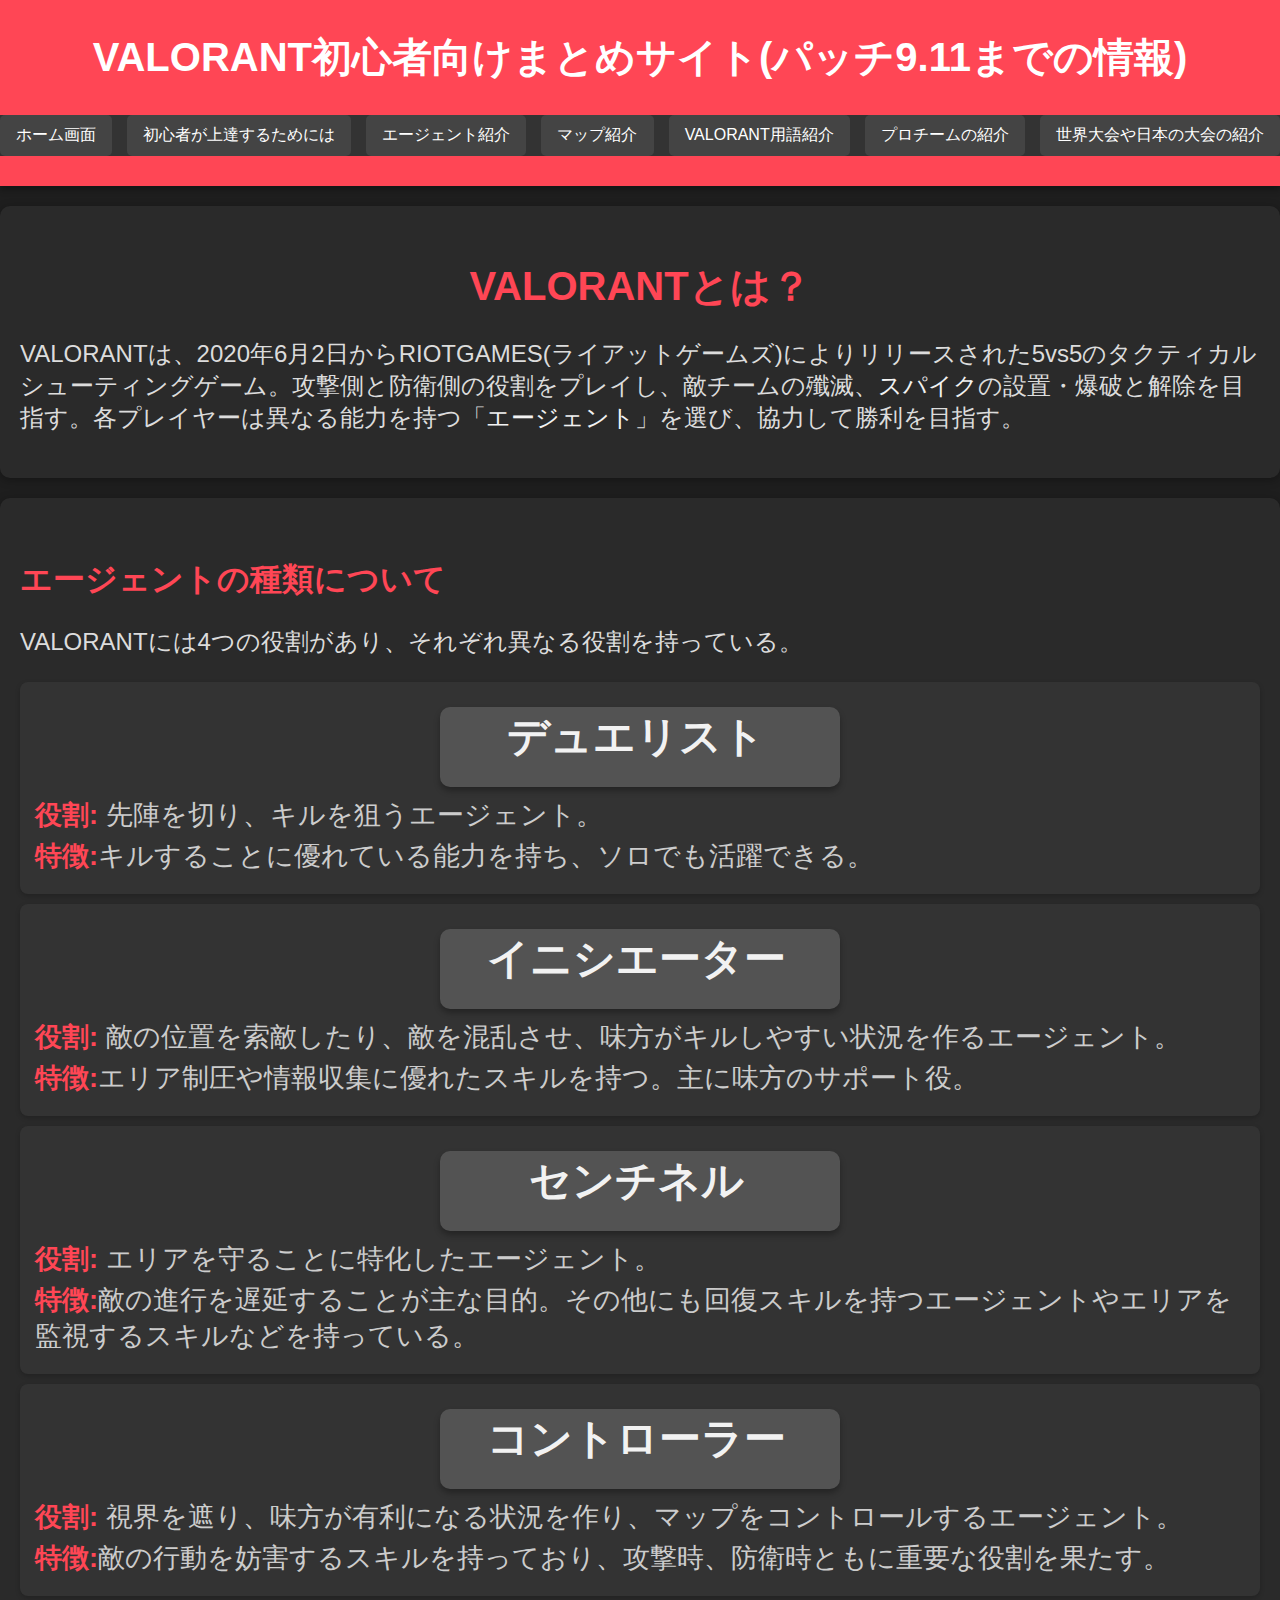
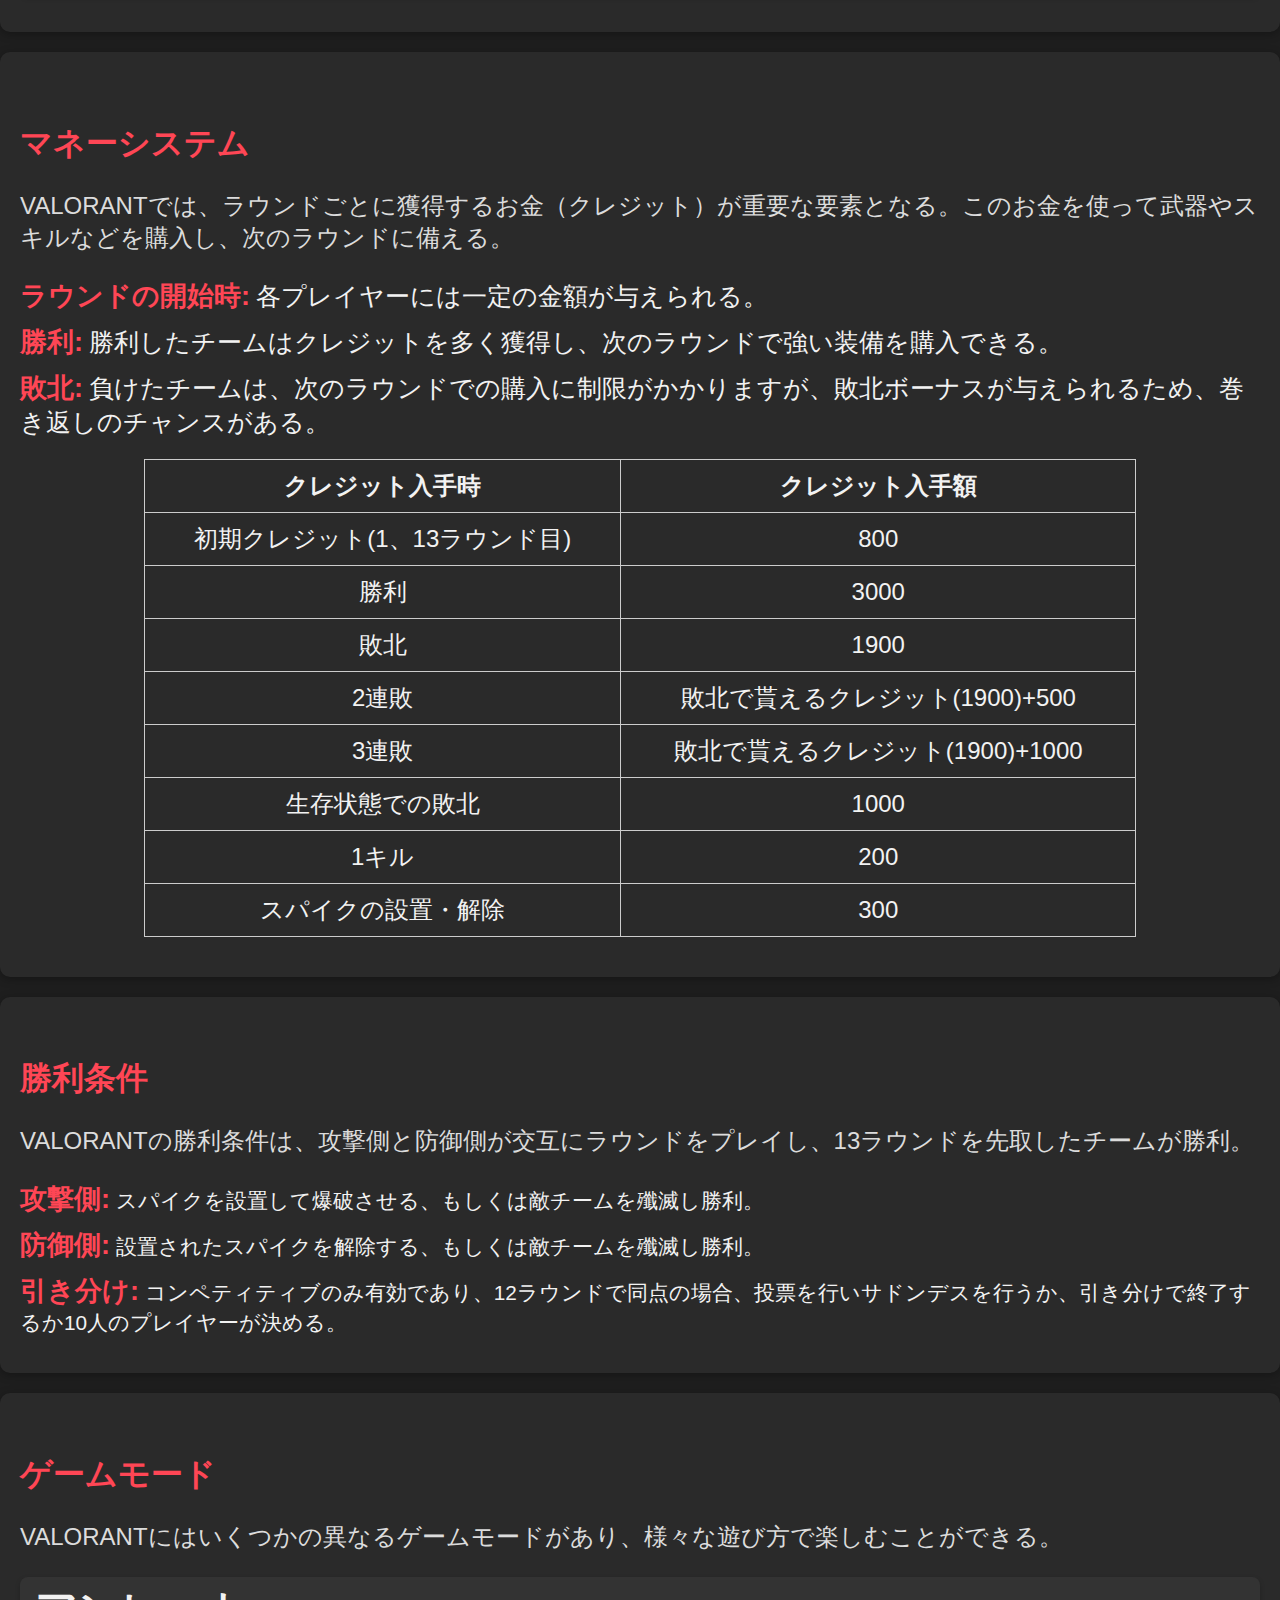
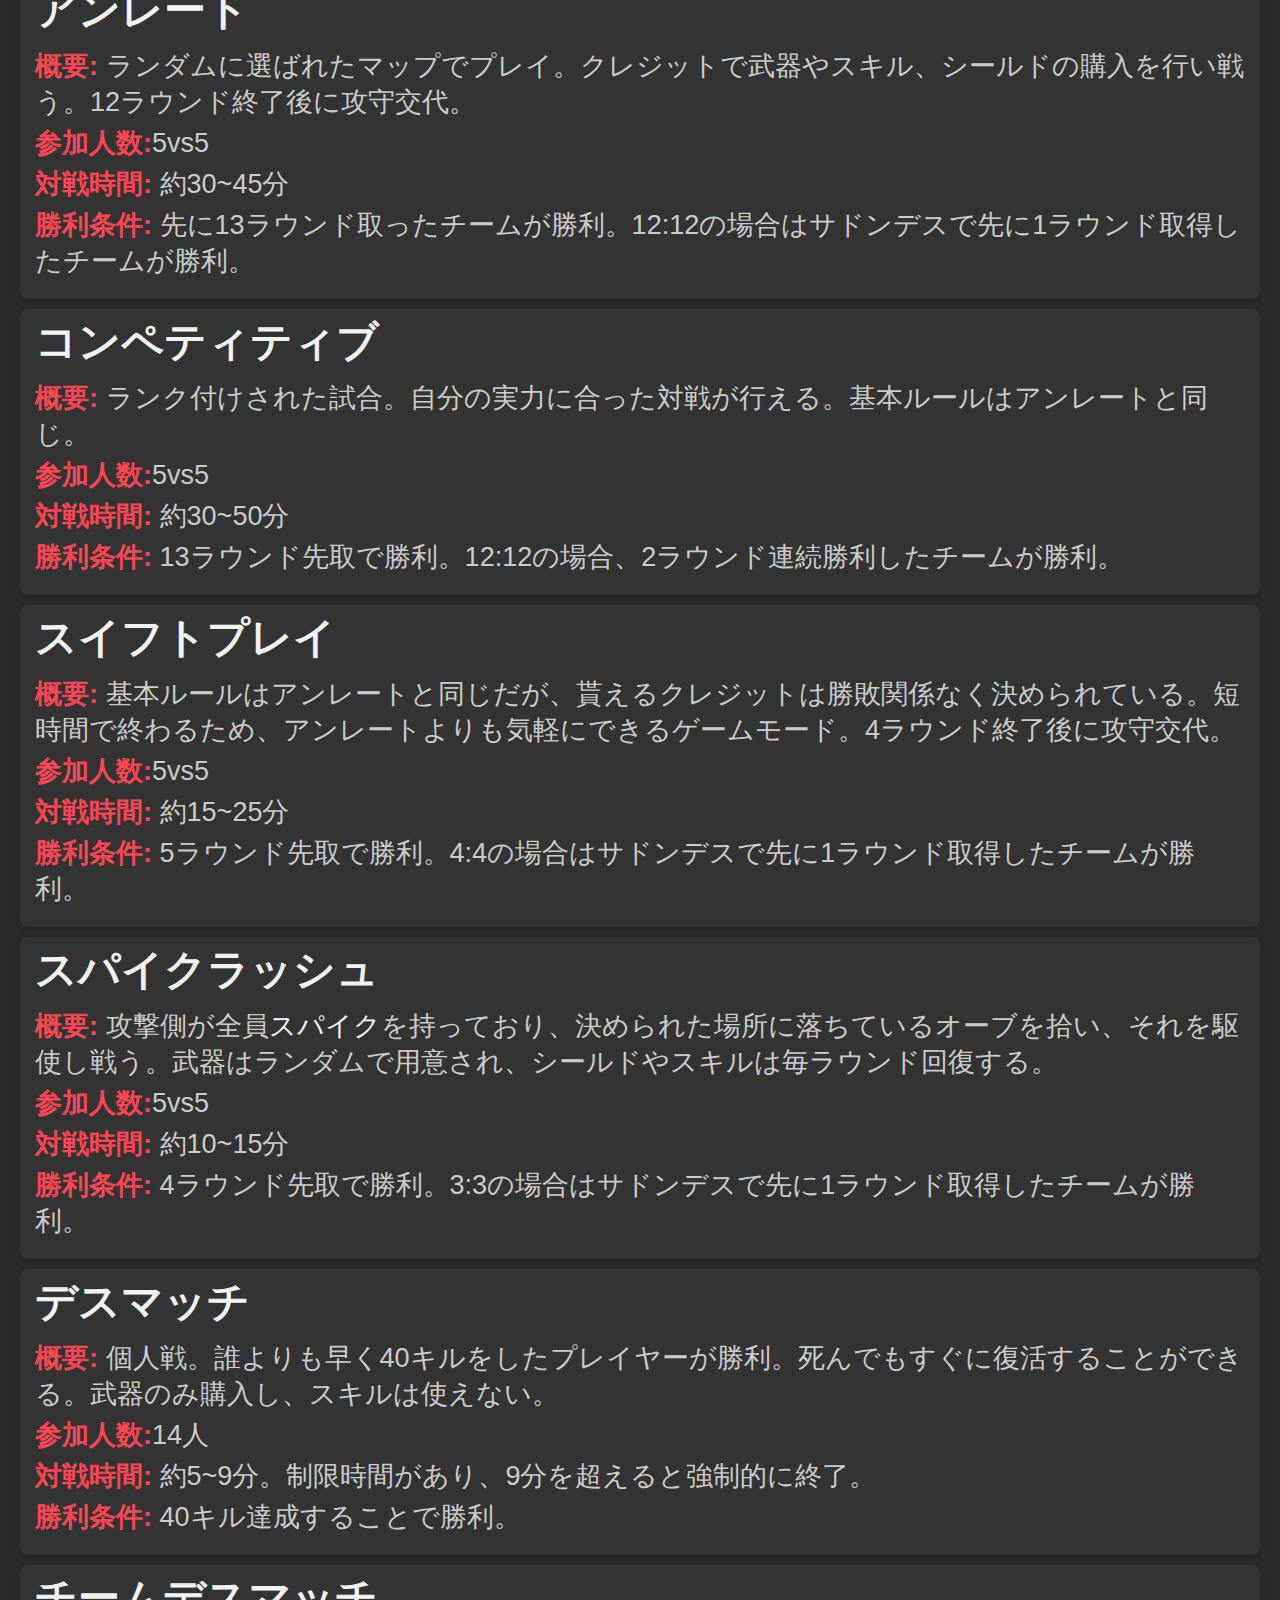
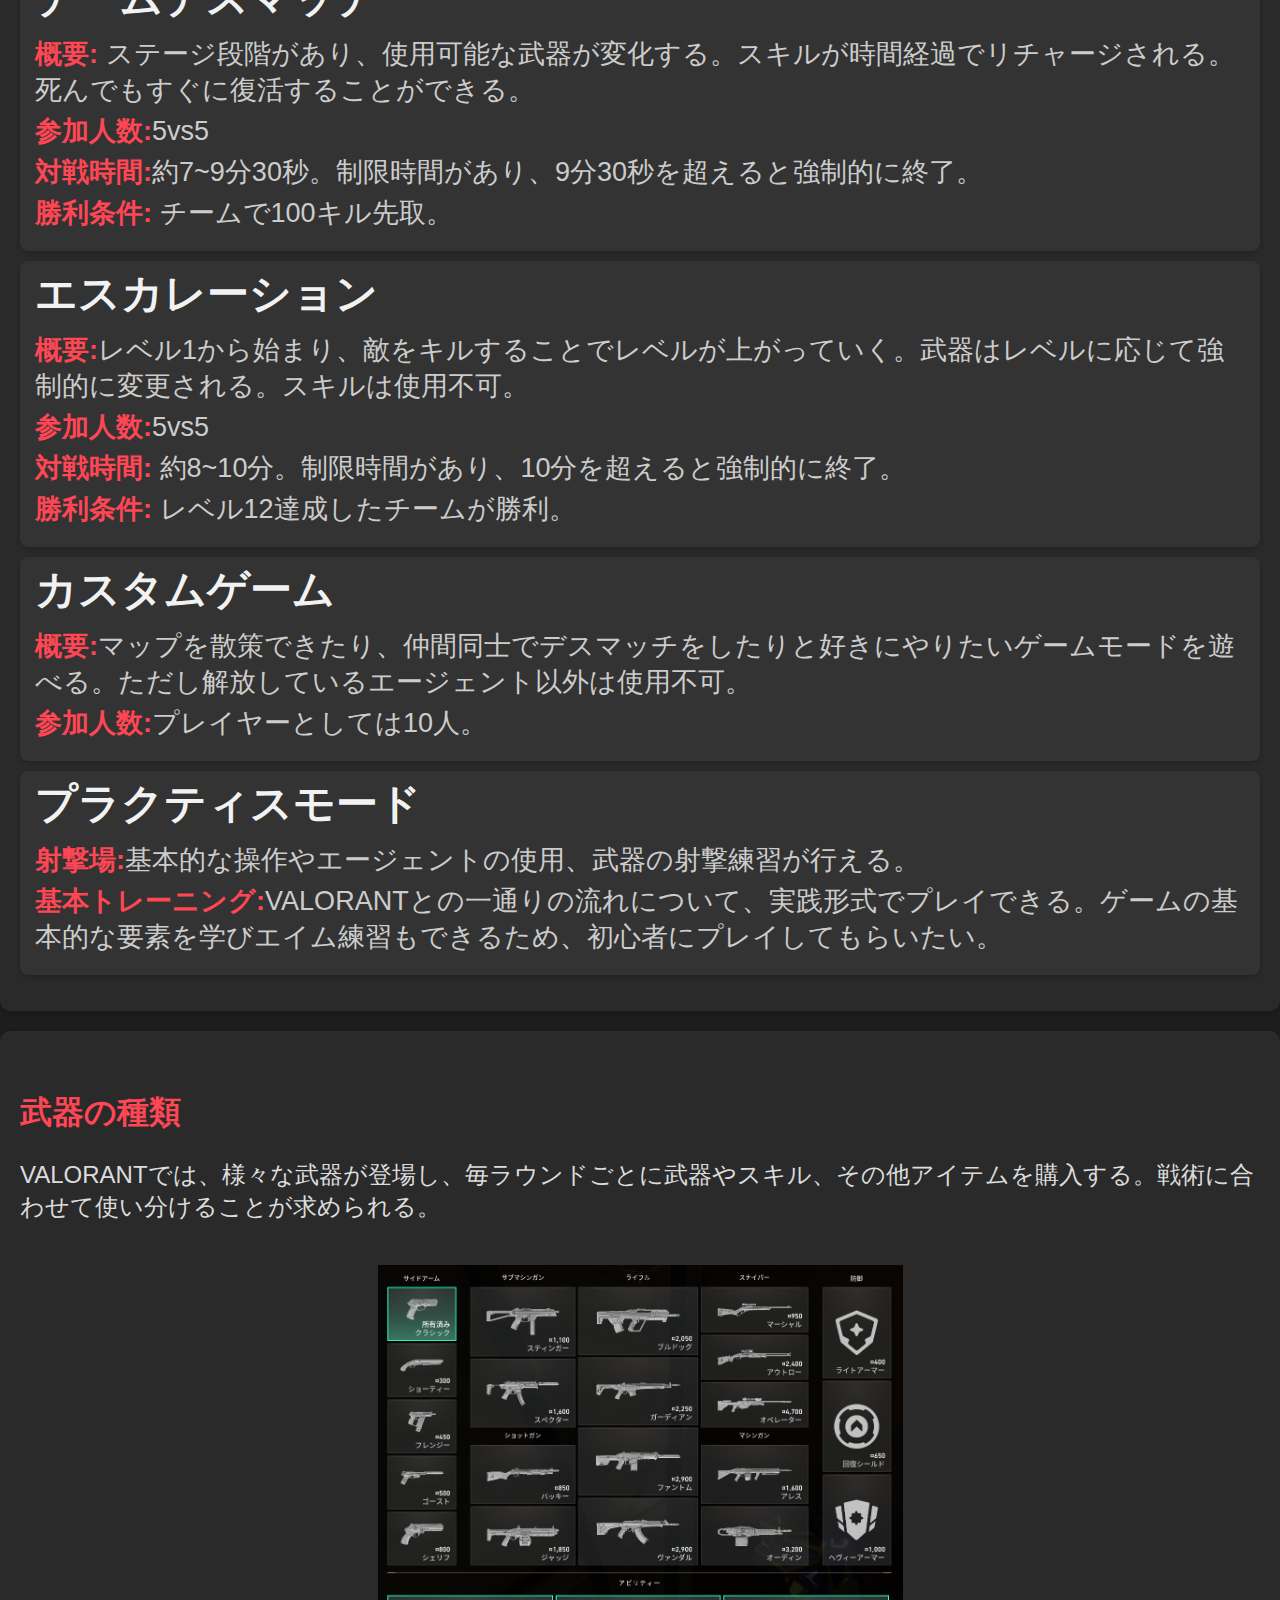
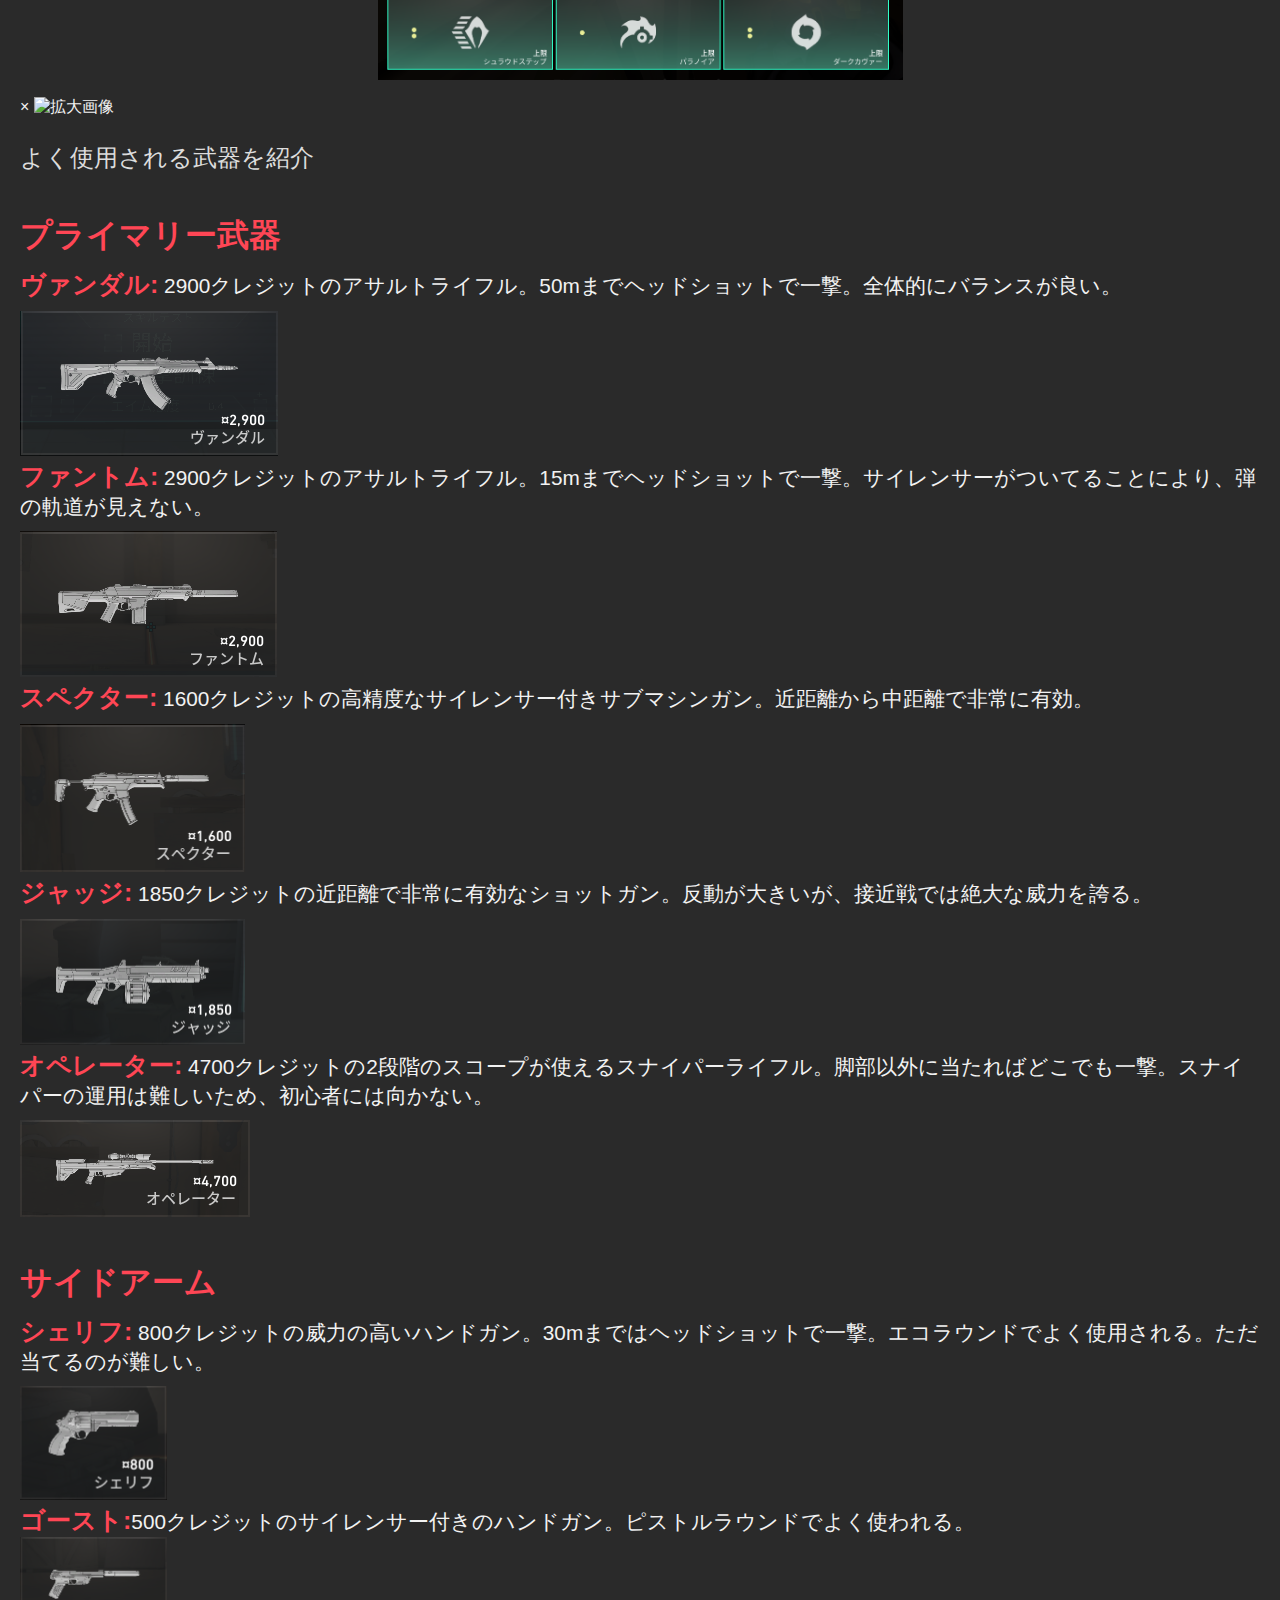
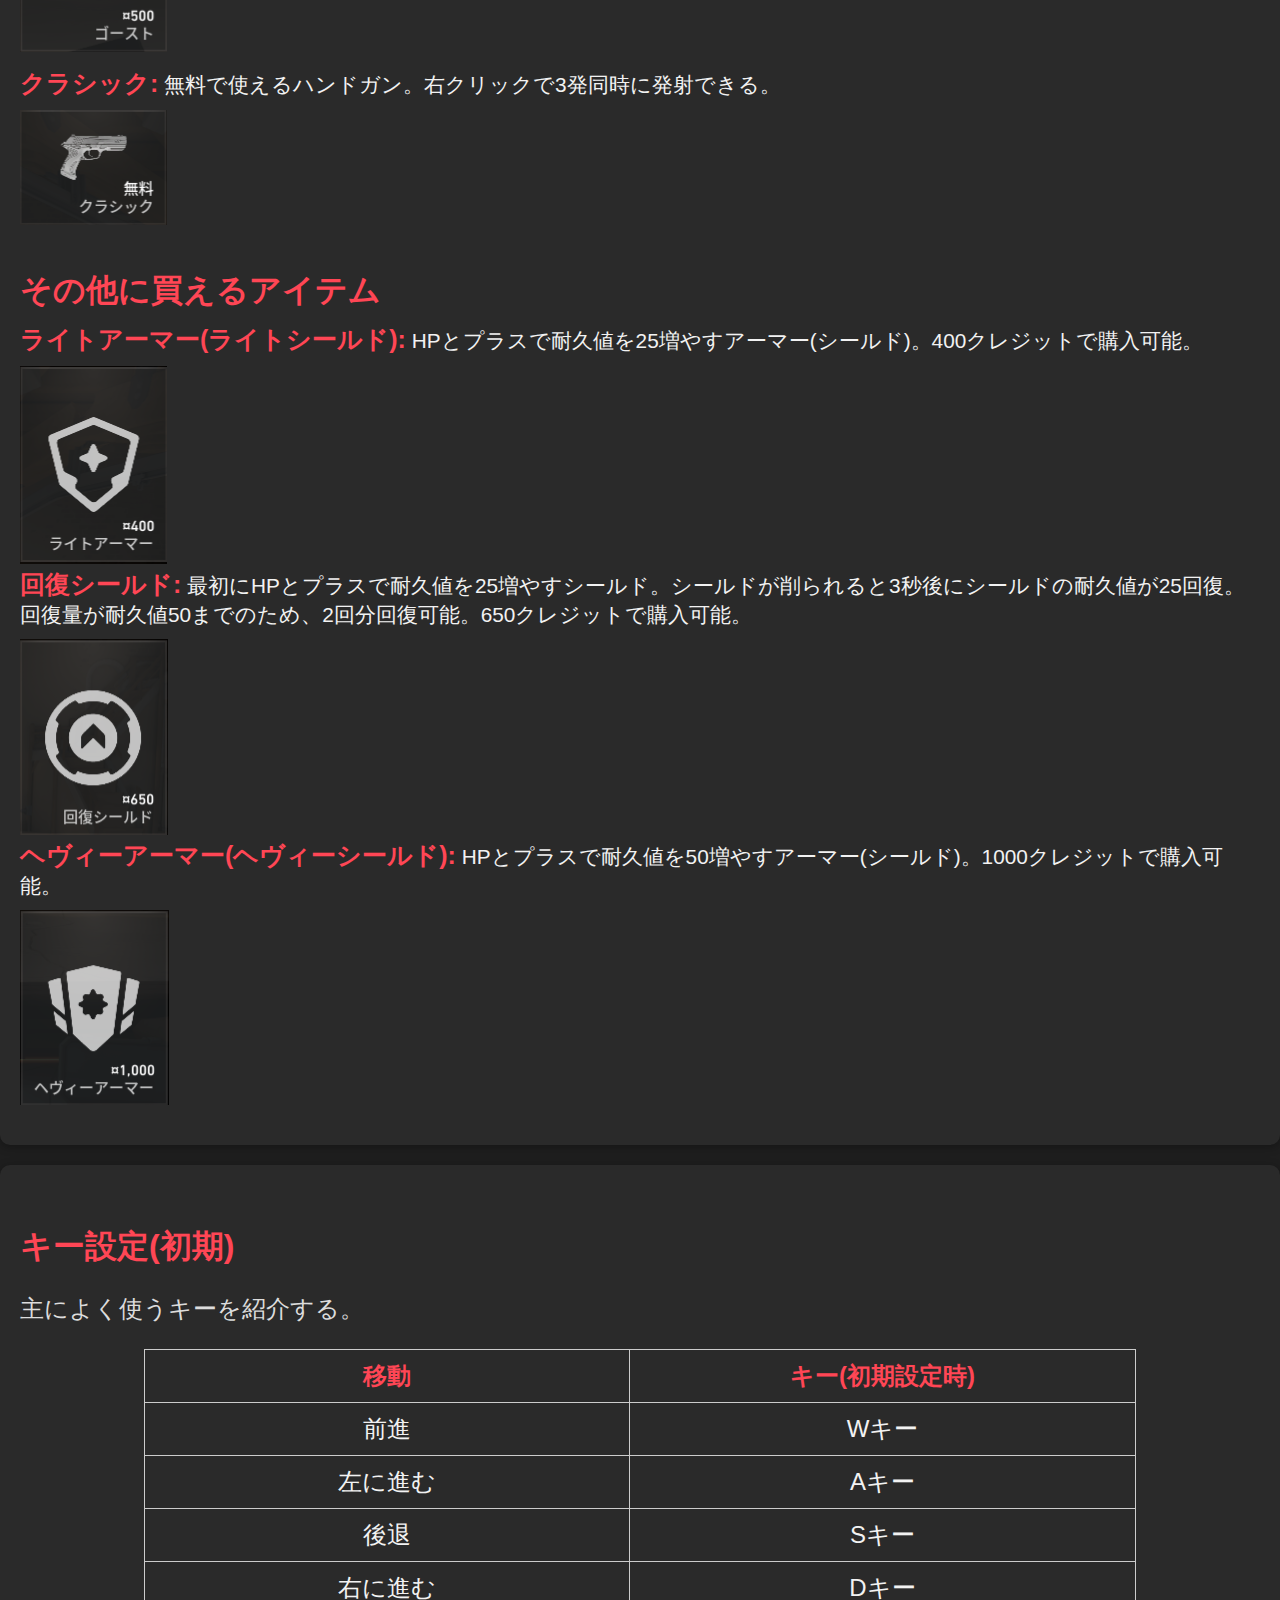
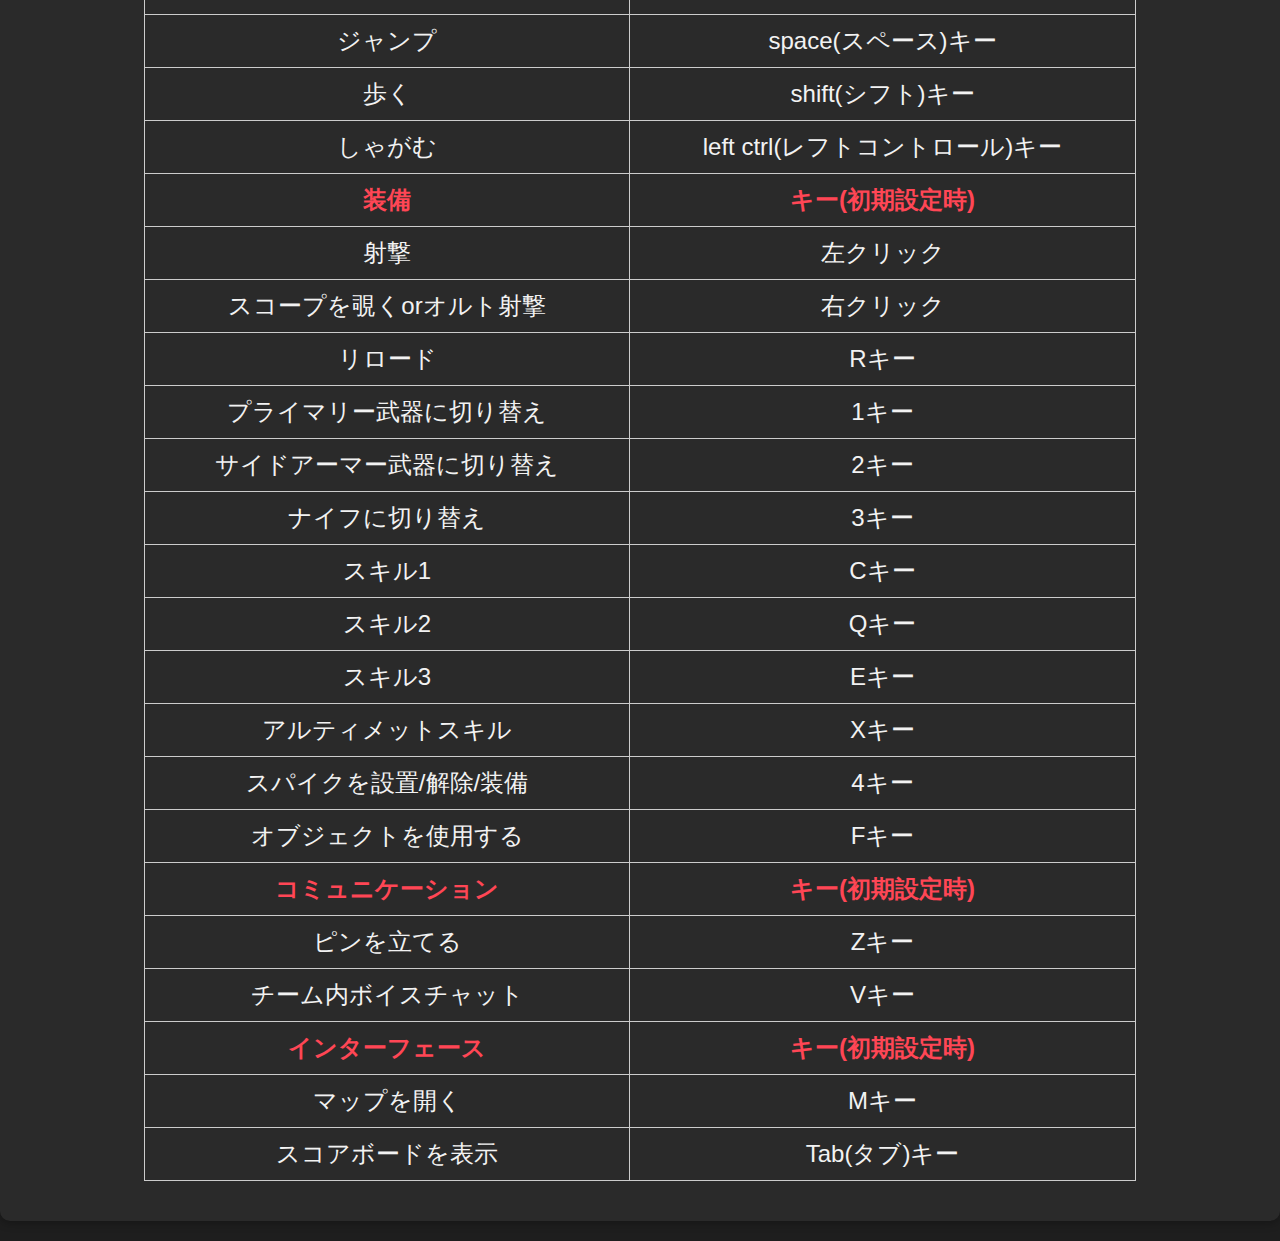
==== commit d51596ec: "Update index.html" ====
--- a/VALORANT/index.html
+++ b/VALORANT/index.html
@@ -36,9 +36,12 @@
     <section class="game-info">
         <h2>VALORANTとは？</h2>
         <p>VALORANTは、2020年6月2日からRIOTGAMES(ライアットゲームズ)によりリリースされた5vs5のタクティカルシューティングゲーム。攻撃側と防衛側の役割をプレイし、敵チームの殲滅、<a
-                href="VALORANT1.html#spike">スパイク</a>の設置・爆破と解除を目指す。各プレイヤーは異なる能力を持つ「エージェント」を選び、協力して勝利を目指す。
+                href="VALORANT1.html#spike">スパイク</a>の設置・爆破と解除を目指す。各プレイヤーは異なる能力を持つ「<a
+                href="VALORANT1.html#chara">エージェント</a>」を選び、協力して勝利を目指す。
         </p>
-
+    </section>
+
+    <section class="game-info">
         <h3>エージェントの種類について</h3>
         <p>VALORANTには4つの役割があり、それぞれ異なる役割を持っている。</p>
         <ul>
@@ -73,57 +76,61 @@
                 <p><strong>役割:</strong> 視界を遮り、味方が有利になる状況を作り、マップをコントロールするエージェント。</p>
                 <p><strong>特徴:</strong>敵の行動を妨害するスキルを持っており、攻撃時、防衛時ともに重要な役割を果たす。
             </li>
-
-            <div class="money-mode">
-                <h3>マネーシステム</h3>
-                <p>VALORANTでは、ラウンドごとに獲得するお金（クレジット）が重要な要素となる。このお金を使って武器やスキルなどを購入し、次のラウンドに備える。</p>
-                <ul>
-                    <li><strong>ラウンドの開始時:</strong> <span class="highlight-text">各プレイヤーには一定の金額が与えられる。</span></li>
-                    <li><strong>勝利:</strong> <span class="highlight-text">勝利したチームはクレジットを多く獲得し、次のラウンドで強い装備を購入できる。</span>
-                    </li>
-                    <li><strong>敗北:</strong> <span
-                            class="highlight-text">負けたチームは、次のラウンドでの購入に制限がかかりますが、敗北ボーナスが与えられるため、巻き返しのチャンスがある。</span></li>
-            </div>
-            <table border="1">
-                <tr>
-                    <th>クレジット入手時</th>
-                    <th>クレジット入手額</th>
-                </tr>
-                <tr>
-                    <td>初期クレジット(1、13ラウンド目)</td>
-                    <td>800</td>
-                </tr>
-                <tr>
-                    <td>勝利</td>
-                    <td>3000</td>
-                </tr>
-                <tr>
-                    <td>敗北</td>
-                    <td>1900</td>
-                </tr>
-                <tr>
-                    <td>2連敗</td>
-                    <td>敗北で貰えるクレジット(1900)+500</td>
-                </tr>
-                <tr>
-                    <td>3連敗</td>
-                    <td>敗北で貰えるクレジット(1900)+1000</td>
-                </tr>
-                <tr>
-                    <td>生存状態での敗北</td>
-                    <td>1000</td>
-                </tr>
-                <tr>
-                    <td>1キル</td>
-                    <td>200</td>
-                </tr>
-                <tr>
-                    <td>スパイクの設置・解除</td>
-                    <td>300</td>
-                </tr>
-            </table>
+    </section>
+
+    <section class="game-info">
+        <div class="money-mode">
+            <h3>マネーシステム</h3>
+            <p>VALORANTでは、ラウンドごとに獲得するお金（クレジット）が重要な要素となる。このお金を使って武器やスキルなどを購入し、次のラウンドに備える。</p>
+            <ul>
+                <li><strong>ラウンドの開始時:</strong> <span class="highlight-text">各プレイヤーには一定の金額が与えられる。</span></li>
+                <li><strong>勝利:</strong> <span class="highlight-text">勝利したチームはクレジットを多く獲得し、次のラウンドで強い装備を購入できる。</span>
+                </li>
+                <li><strong>敗北:</strong> <span
+                        class="highlight-text">負けたチームは、次のラウンドでの購入に制限がかかりますが、敗北ボーナスが与えられるため、巻き返しのチャンスがある。</span></li>
+        </div>
+        <table border="1">
+            <tr>
+                <th>クレジット入手時</th>
+                <th>クレジット入手額</th>
+            </tr>
+            <tr>
+                <td>初期クレジット(1、13ラウンド目)</td>
+                <td>800</td>
+            </tr>
+            <tr>
+                <td>勝利</td>
+                <td>3000</td>
+            </tr>
+            <tr>
+                <td>敗北</td>
+                <td>1900</td>
+            </tr>
+            <tr>
+                <td>2連敗</td>
+                <td>敗北で貰えるクレジット(1900)+500</td>
+            </tr>
+            <tr>
+                <td>3連敗</td>
+                <td>敗北で貰えるクレジット(1900)+1000</td>
+            </tr>
+            <tr>
+                <td>生存状態での敗北</td>
+                <td>1000</td>
+            </tr>
+            <tr>
+                <td>1キル</td>
+                <td>200</td>
+            </tr>
+            <tr>
+                <td>スパイクの設置・解除</td>
+                <td>300</td>
+            </tr>
+        </table>
         </ul>
-
+    </section>
+
+    <section class="game-info">
         <div class="win-mode">
             <h3>勝利条件</h3>
             <p>VALORANTの勝利条件は、攻撃側と防御側が交互にラウンドをプレイし、13ラウンドを先取したチームが勝利。</p>
@@ -134,7 +141,9 @@
                         href="#conpe">コンペティティブ</a>のみ有効であり、12ラウンドで同点の場合、投票を行いサドンデスを行うか、引き分けで終了するか10人のプレイヤーが決める。</li>
             </ul>
         </div>
-
+    </section>
+
+    <section class="game-info">
         <h3>ゲームモード</h3>
         <p>VALORANTにはいくつかの異なるゲームモードがあり、様々な遊び方で楽しむことができる。</p>
         <ul>
@@ -165,7 +174,8 @@
             <li class="game-mode">
                 <h4>スパイクラッシュ</h4>
                 <p><strong>概要:</strong>
-                    攻撃側が全員スパイクを持っており、決められた場所に落ちているオーブを拾い、それを駆使し戦う。武器はランダムで用意され、シールドやスキルは毎ラウンド回復する。
+                    攻撃側が全員<a
+                        href="VALORANT1.html#spike">スパイク</a>を持っており、決められた場所に落ちているオーブを拾い、それを駆使し戦う。武器はランダムで用意され、シールドやスキルは毎ラウンド回復する。
                 </p>
                 <p><strong>参加人数:</strong>5vs5
                 <p><strong>対戦時間:</strong> 約10~15分</p>
@@ -212,40 +222,98 @@
                 </section>
             </li>
         </ul>
-
+    </section>
+
+    <section class="game-info">
         <h3>武器の種類</h3>
         <p>VALORANTでは、様々な武器が登場し、毎ラウンドごとに武器やスキル、その他アイテムを購入する。戦術に合わせて使い分けることが求められる。</p>
         <ul>
             <div class="image-container">
                 <!--ショップのスクリーンショットを貼る-->
-                <img src="shop.png" alt="ショップ">
+                <img src="shop.png" alt="ショップ" class="clickable-image" id="shopImage">
             </div>
+            <div id="imageModal" class="modal">
+                <div class="modal-content">
+                    <span class="close">&times;</span>
+                    <img id="modalImage" src="" alt="拡大画像">
+                </div>
+            </div>
+
             <div class="gun-mode">
+                <p>よく使用される武器を紹介</p>
+                <h3>プライマリー武器</h3>
                 <li><strong>ヴァンダル:</strong> 2900クレジットのアサルトライフル。50mまでヘッドショットで一撃。全体的にバランスが良い。</li>
+                <div class="gunimage-container">
+                    <!--ショップのスクリーンショットを貼る-->
+                    <img src="van2.png" alt="詳細画像" class="clickable-image" id="shopImage">
+                </div>
+
                 <li><strong>ファントム:</strong> 2900クレジットのアサルトライフル。15mまでヘッドショットで一撃。サイレンサーがついてることにより、弾の軌道が見えない。</li>
+                <div class="gunimage-container">
+                    <!--ショップのスクリーンショットを貼る-->
+                    <img src="phan2.png" alt="詳細画像" class="clickable-image" id="shopImage">
+                </div>
                 <li><strong>スペクター:</strong> 1600クレジットの高精度なサイレンサー付きサブマシンガン。近距離から中距離で非常に有効。</li>
+                <div class="gunimage-container">
+                    <!--ショップのスクリーンショットを貼る-->
+                    <img src="spe2.png" alt="詳細画像" class="clickable-image" id="shopImage">
+                </div>
                 <li><strong>ジャッジ:</strong> 1850クレジットの近距離で非常に有効なショットガン。反動が大きいが、接近戦では絶大な威力を誇る。</li>
+                <div class="gunimage-container">
+                    <!--ショップのスクリーンショットを貼る-->
+                    <img src="jud2.png" alt="詳細画像" class="clickable-image" id="shopImage">
+                </div>
                 <li><strong>オペレーター:</strong>
                     4700クレジットの2段階のスコープが使えるスナイパーライフル。脚部以外に当たればどこでも一撃。スナイパーの運用は難しいため、初心者には向かない。
                 </li>
+                <div class="gunimage-container">
+                    <!--ショップのスクリーンショットを貼る-->
+                    <img src="ope2.png" alt="詳細画像" class="clickable-image" id="shopImage">
+                </div>
+                <h3>サイドアーム</h3>
                 <li><strong>シェリフ:</strong> 800クレジットの威力の高いハンドガン。30mまではヘッドショットで一撃。エコラウンドでよく使用される。ただ当てるのが難しい。</li>
+                <div class="gunimage-container">
+                    <!--ショップのスクリーンショットを貼る-->
+                    <img src="she2.png" alt="詳細画像" class="clickable-image" id="shopImage">
+                </div>
                 <li><strong>ゴースト:</strong>500クレジットのサイレンサー付きのハンドガン。<a href="VALORANT1.html#pistol">ピストルラウンド</a>でよく使われる。
+                    <div class="gunimage-container">
+                        <!--ショップのスクリーンショットを貼る-->
+                        <img src="go2.png" alt="詳細画像" class="clickable-image" id="shopImage">
+                    </div>
                 </li>
                 <li><strong>クラシック:</strong> 無料で使えるハンドガン。右クリックで3発同時に発射できる。</li>
+                <div class="gunimage-container">
+                    <!--ショップのスクリーンショットを貼る-->
+                    <img src="cla2.png" alt="詳細画像" class="clickable-image" id="shopImage">
+                </div>
 
 
 
                 <h3>その他に買えるアイテム</h3>
 
-                <li><strong>ライトシールド:</strong> HPとプラスで耐久値を25増やすシールド。400クレジットで購入可能。</li>
+                <li><strong>ライトアーマー(ライトシールド):</strong> HPとプラスで耐久値を25増やすアーマー(シールド)。400クレジットで購入可能。</li>
+                <div class="gunimage-container">
+                    <!--ショップのスクリーンショットを貼る-->
+                    <img src="lig2.png" alt="詳細画像" class="clickable-image" id="shopImage">
+                </div>
                 <li><strong>回復シールド:</strong>
                     最初にHPとプラスで耐久値を25増やすシールド。シールドが削られると3秒後にシールドの耐久値が25回復。回復量が耐久値50までのため、2回分回復可能。650クレジットで購入可能。</li>
-                <li><strong>ヘビーシールド:</strong> HPとプラスで耐久値を50増やすシールド。1000クレジットで購入可能。</li>
+                <div class="gunimage-container">
+                    <!--ショップのスクリーンショットを貼る-->
+                    <img src="heal2.png" alt="詳細画像" class="clickable-image" id="shopImage">
+                </div>
+                <li><strong>ヘヴィーアーマー(ヘヴィーシールド):</strong> HPとプラスで耐久値を50増やすアーマー(シールド)。1000クレジットで購入可能。</li>
+                <div class="gunimage-container">
+                    <!--ショップのスクリーンショットを貼る-->
+                    <img src="hea2.png" alt="詳細画像" class="clickable-image" id="shopImage">
+                </div>
             </div>
         </ul>
-
-
-
+    </section>
+
+
+    <section class="game-info">
         <h3>キー設定(初期)</h3>
         <p>主によく使うキーを紹介する。</p>
         <div class="key">
--- a/VALORANT/style1.css
+++ b/VALORANT/style1.css
@@ -141,7 +141,18 @@
     font-size: 2em;
     color: #ff4655;
     /* セクションタイトルも赤で強調 */
+    margin-top: 40px;
     margin-bottom: 10px;
+}
+
+.game-info a {
+    color: #f2f2f2;
+    text-decoration: none;
+}
+
+.game-info a:hover {
+    text-decoration: underline;
+    color: #ff4655;
 }
 
 .highlight-text {
@@ -287,6 +298,7 @@
     font-size: 2em;
     color: #f2f2f2;
     /* 明るい文字色 */
+    margin-top: -10px;
     margin-bottom: 10px;
 }
 
@@ -296,6 +308,10 @@
 
 .win-mode li {
     font-size: 1.5em;
+}
+
+.money-mode h3 {
+    margin-top: 50px;
 }
 
 .money-mode li strong {
@@ -334,6 +350,7 @@
     font-weight: bold;
     font-size: 1em;
 }
+
 
 /* 画像を中央揃えにするコンテナ */
 .image-container {
@@ -352,8 +369,10 @@
 }
 
 .image-container img {
-    width: 450px;
+    width: 525px;
     height: auto;
+    margin-top: 50px;
+    margin-bottom: 50px;
 }
 
 /* テーブル全体のスタイル */
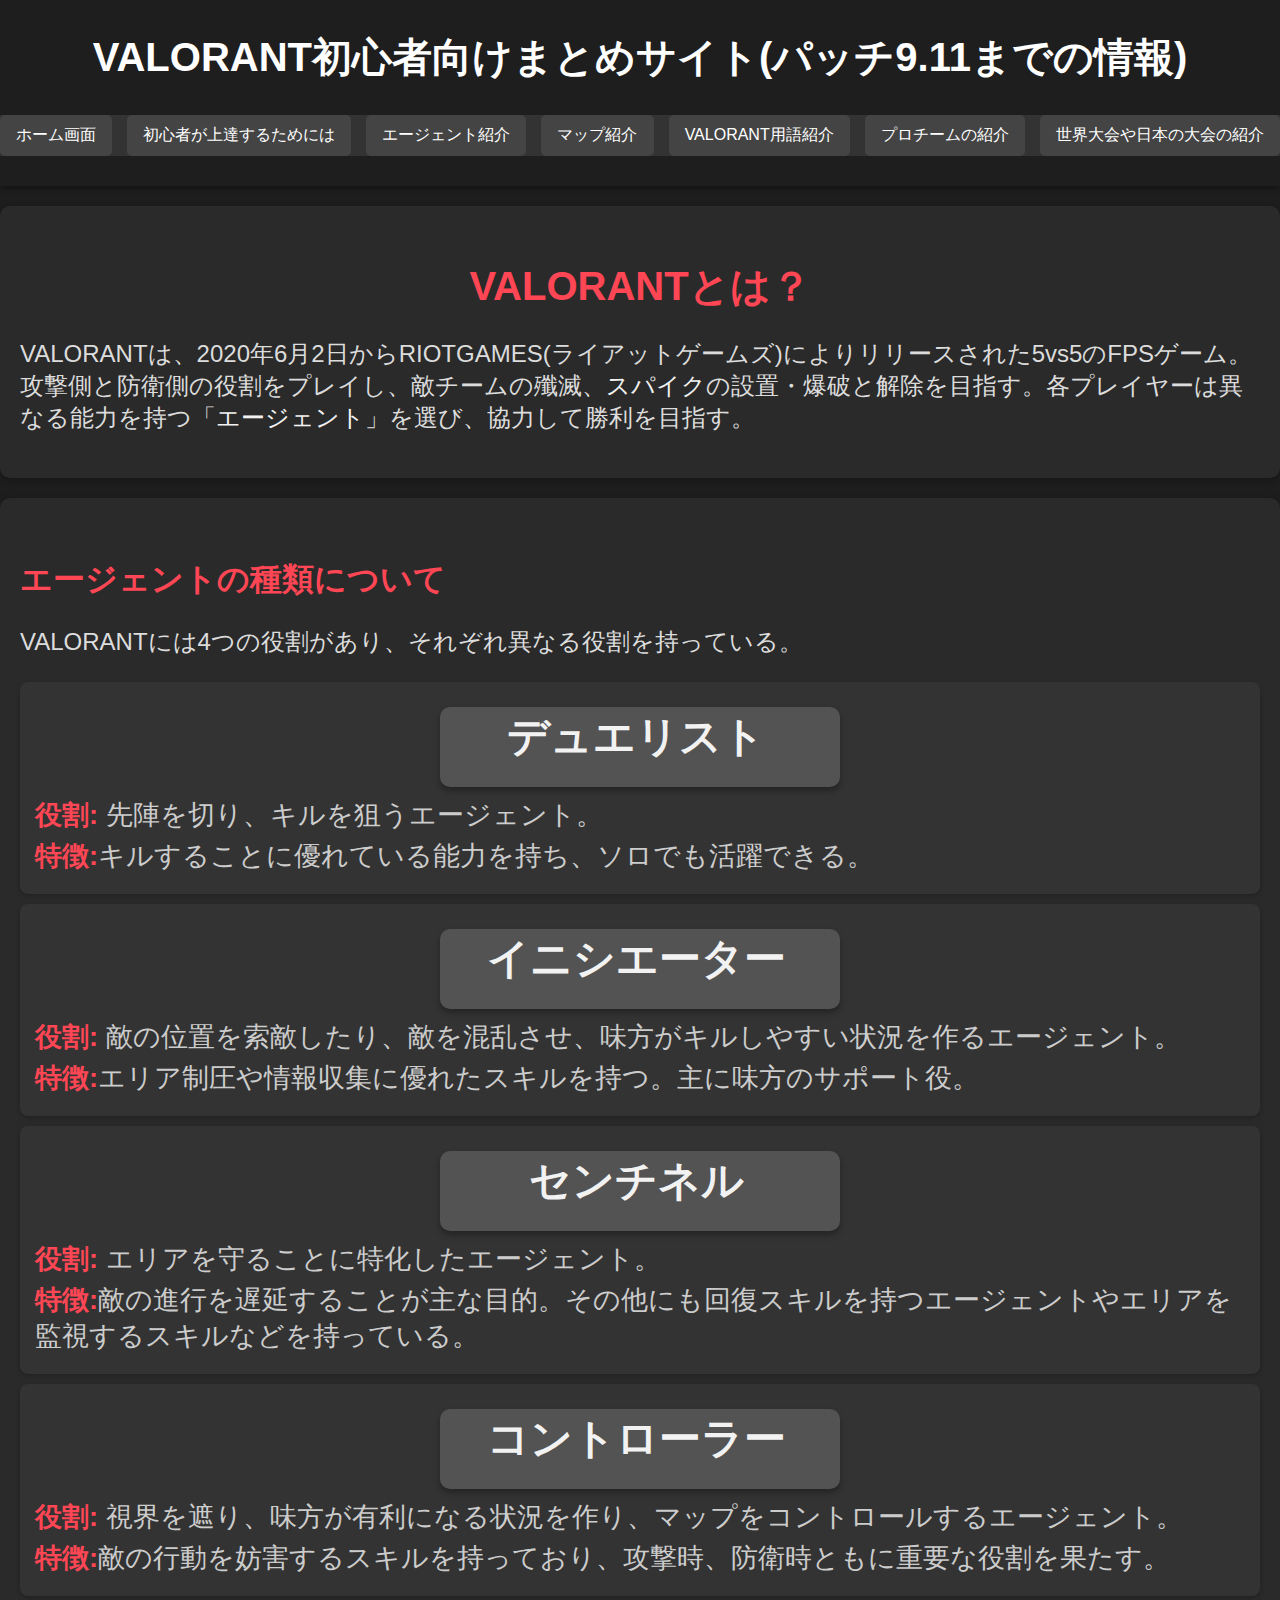
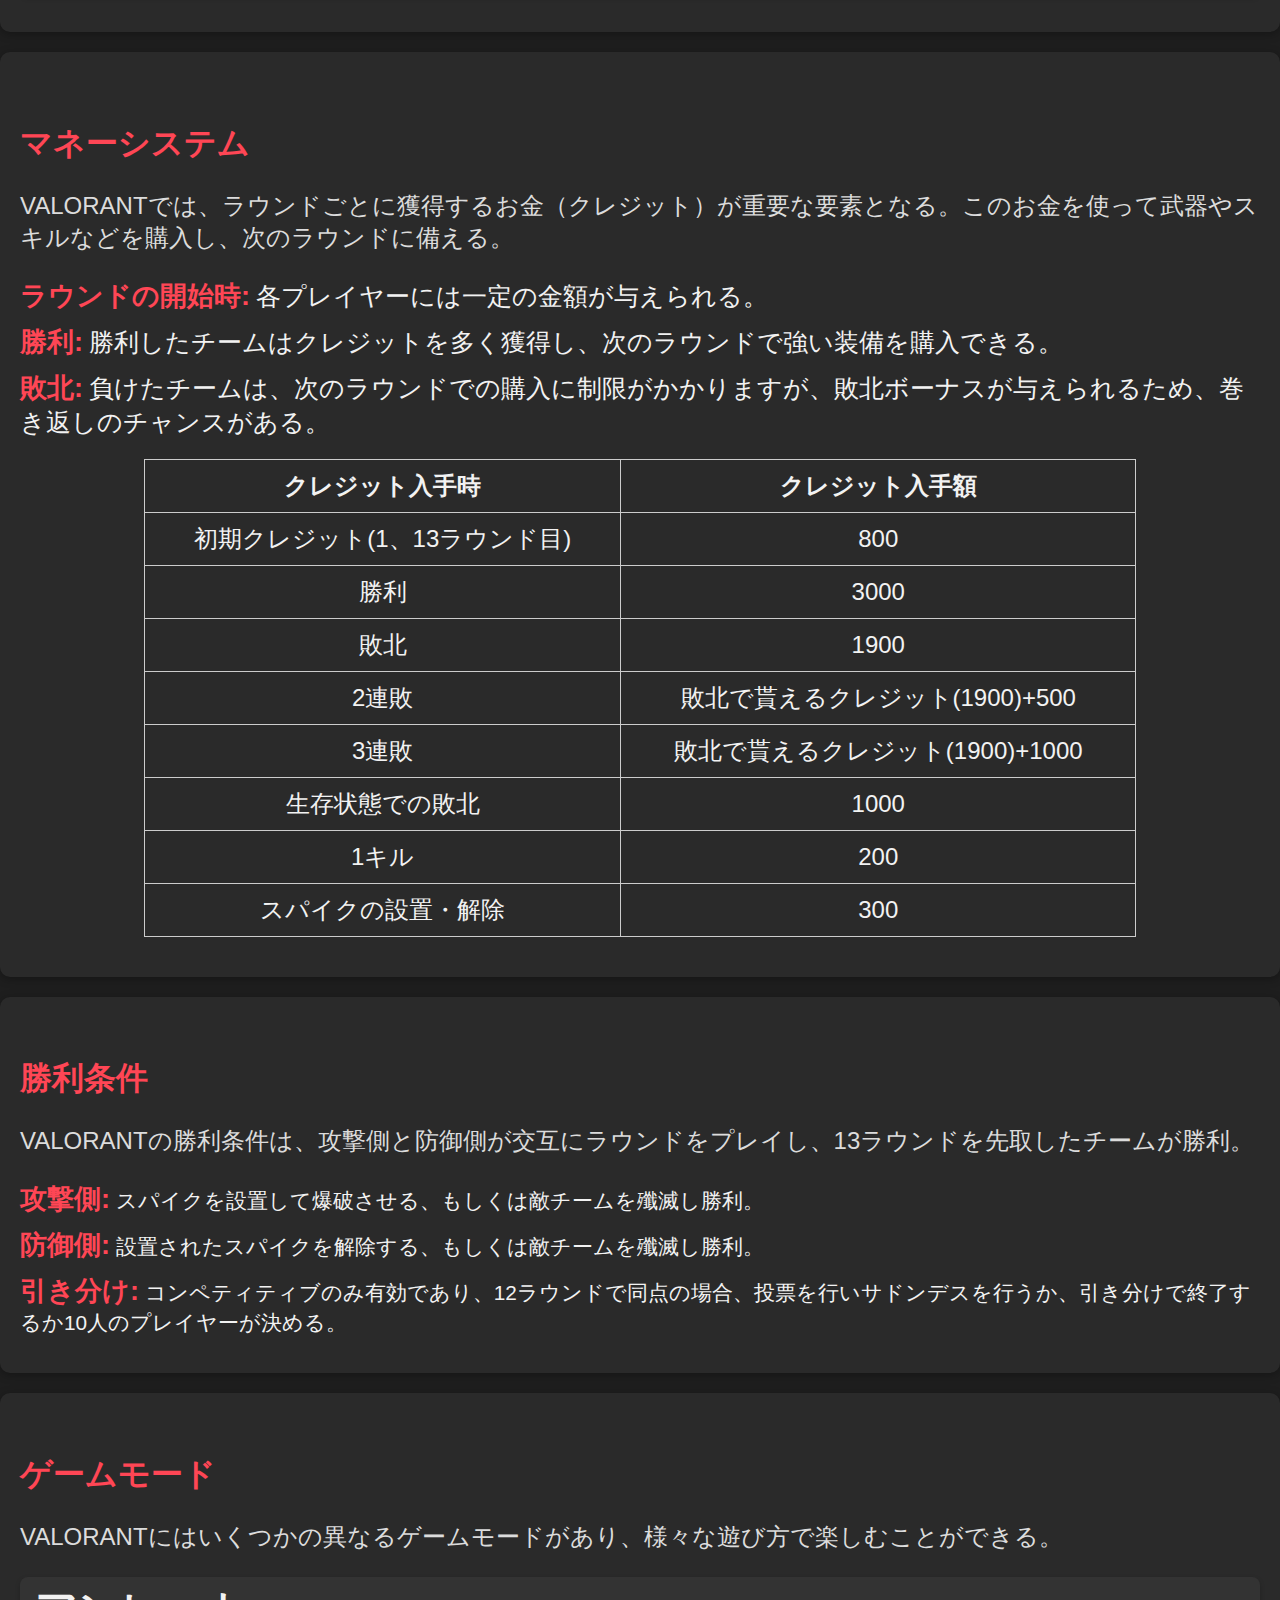
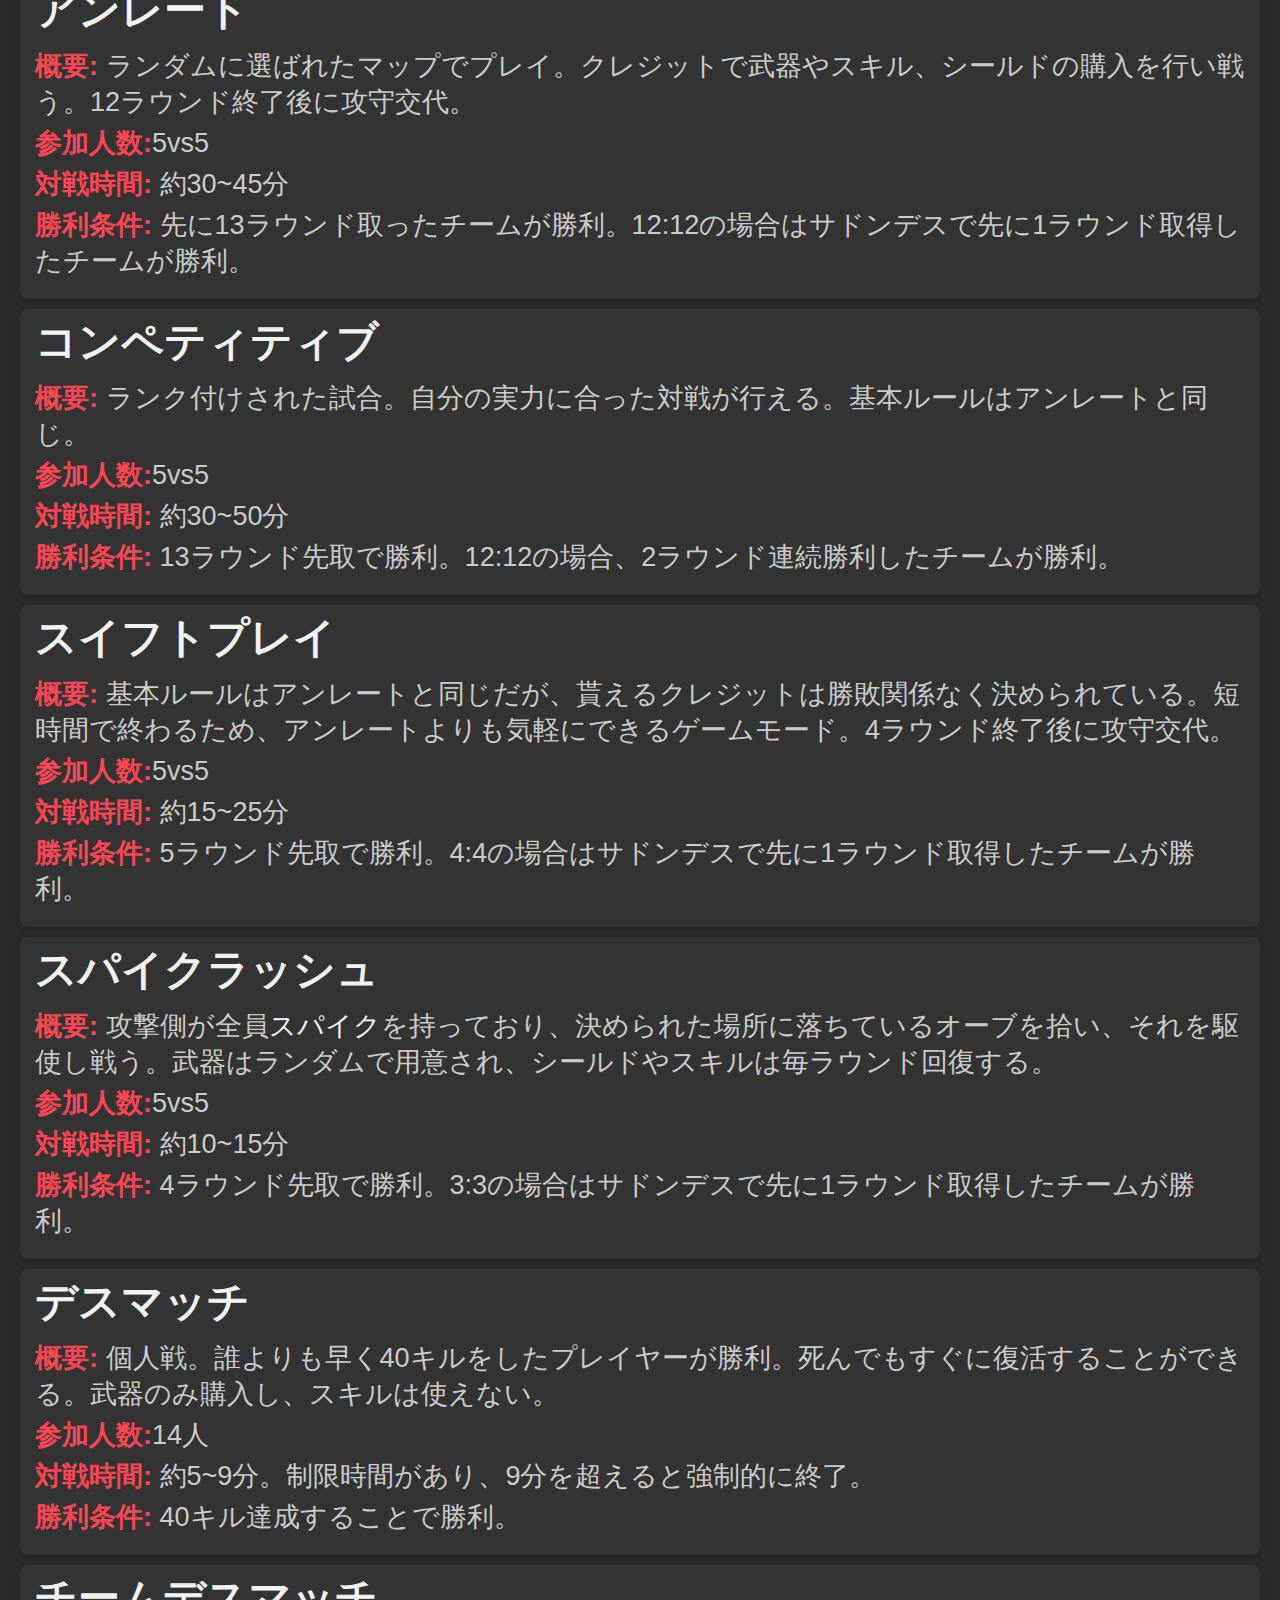
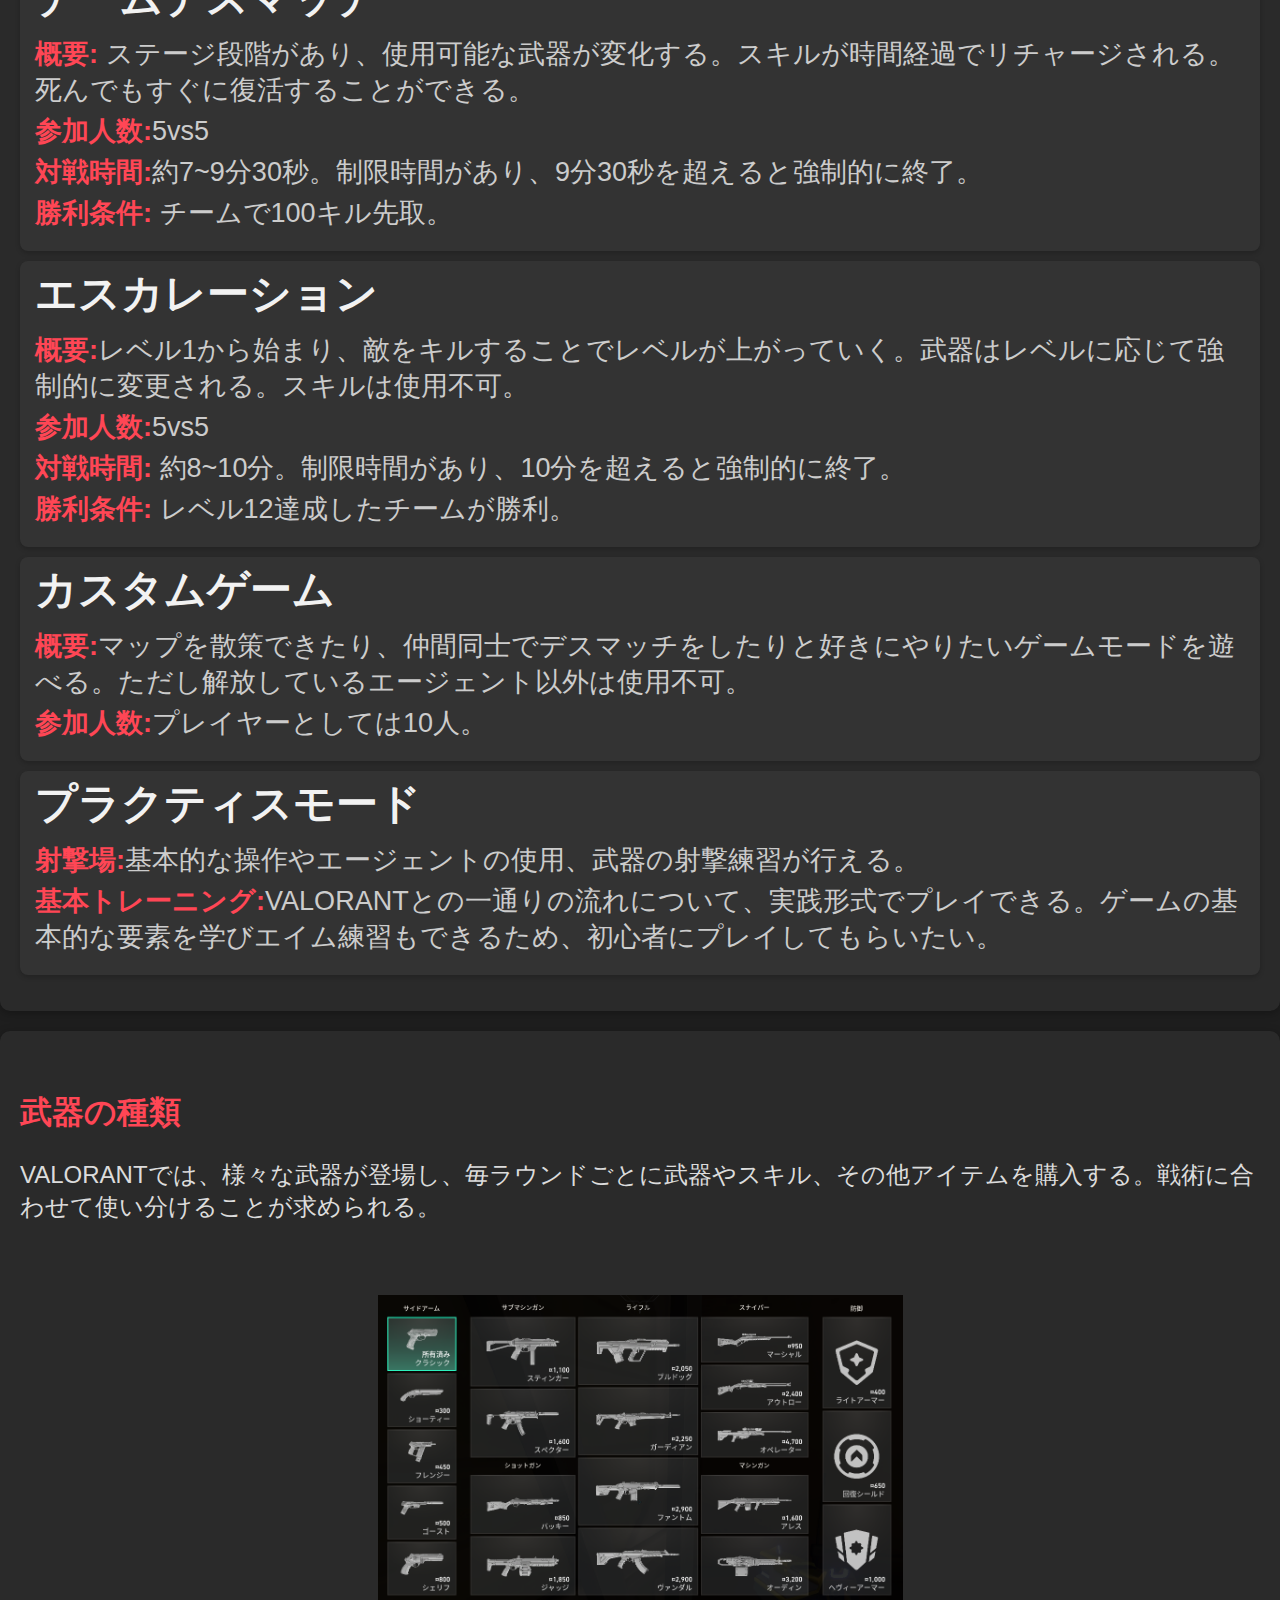
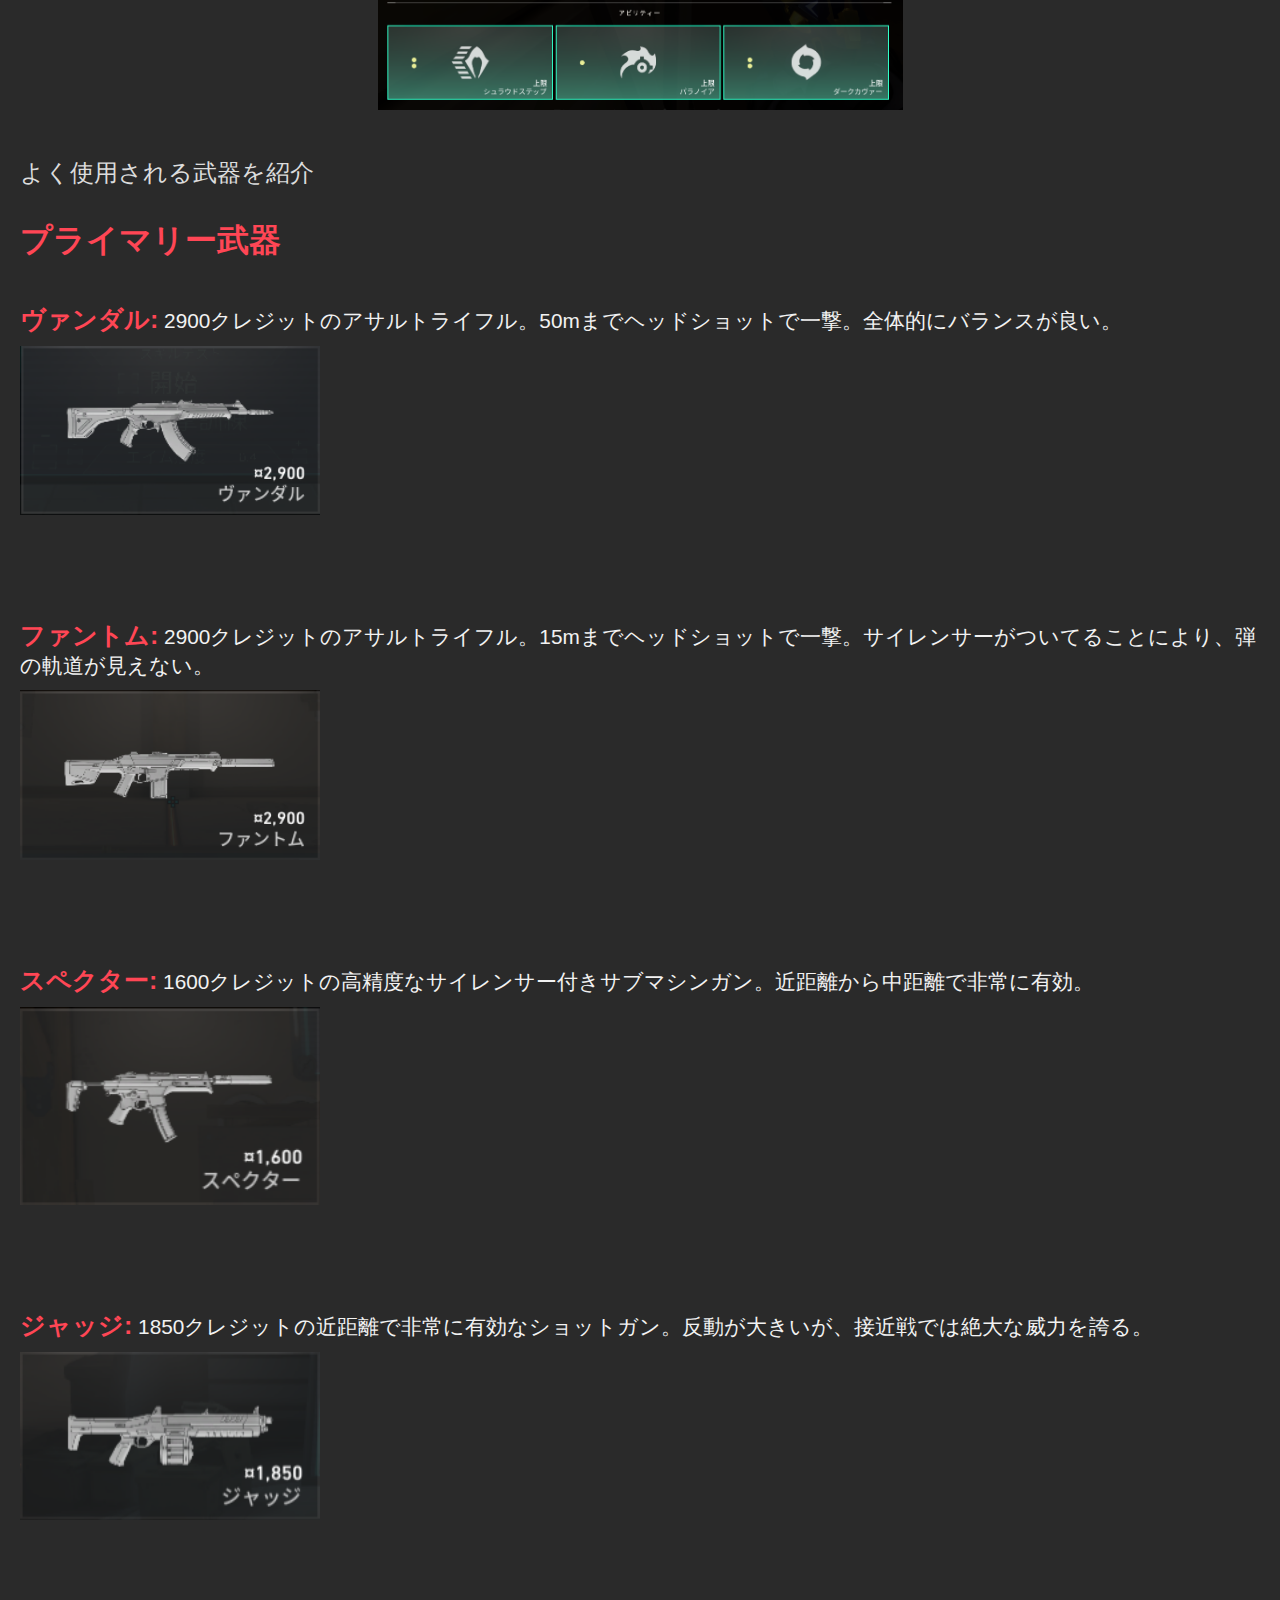
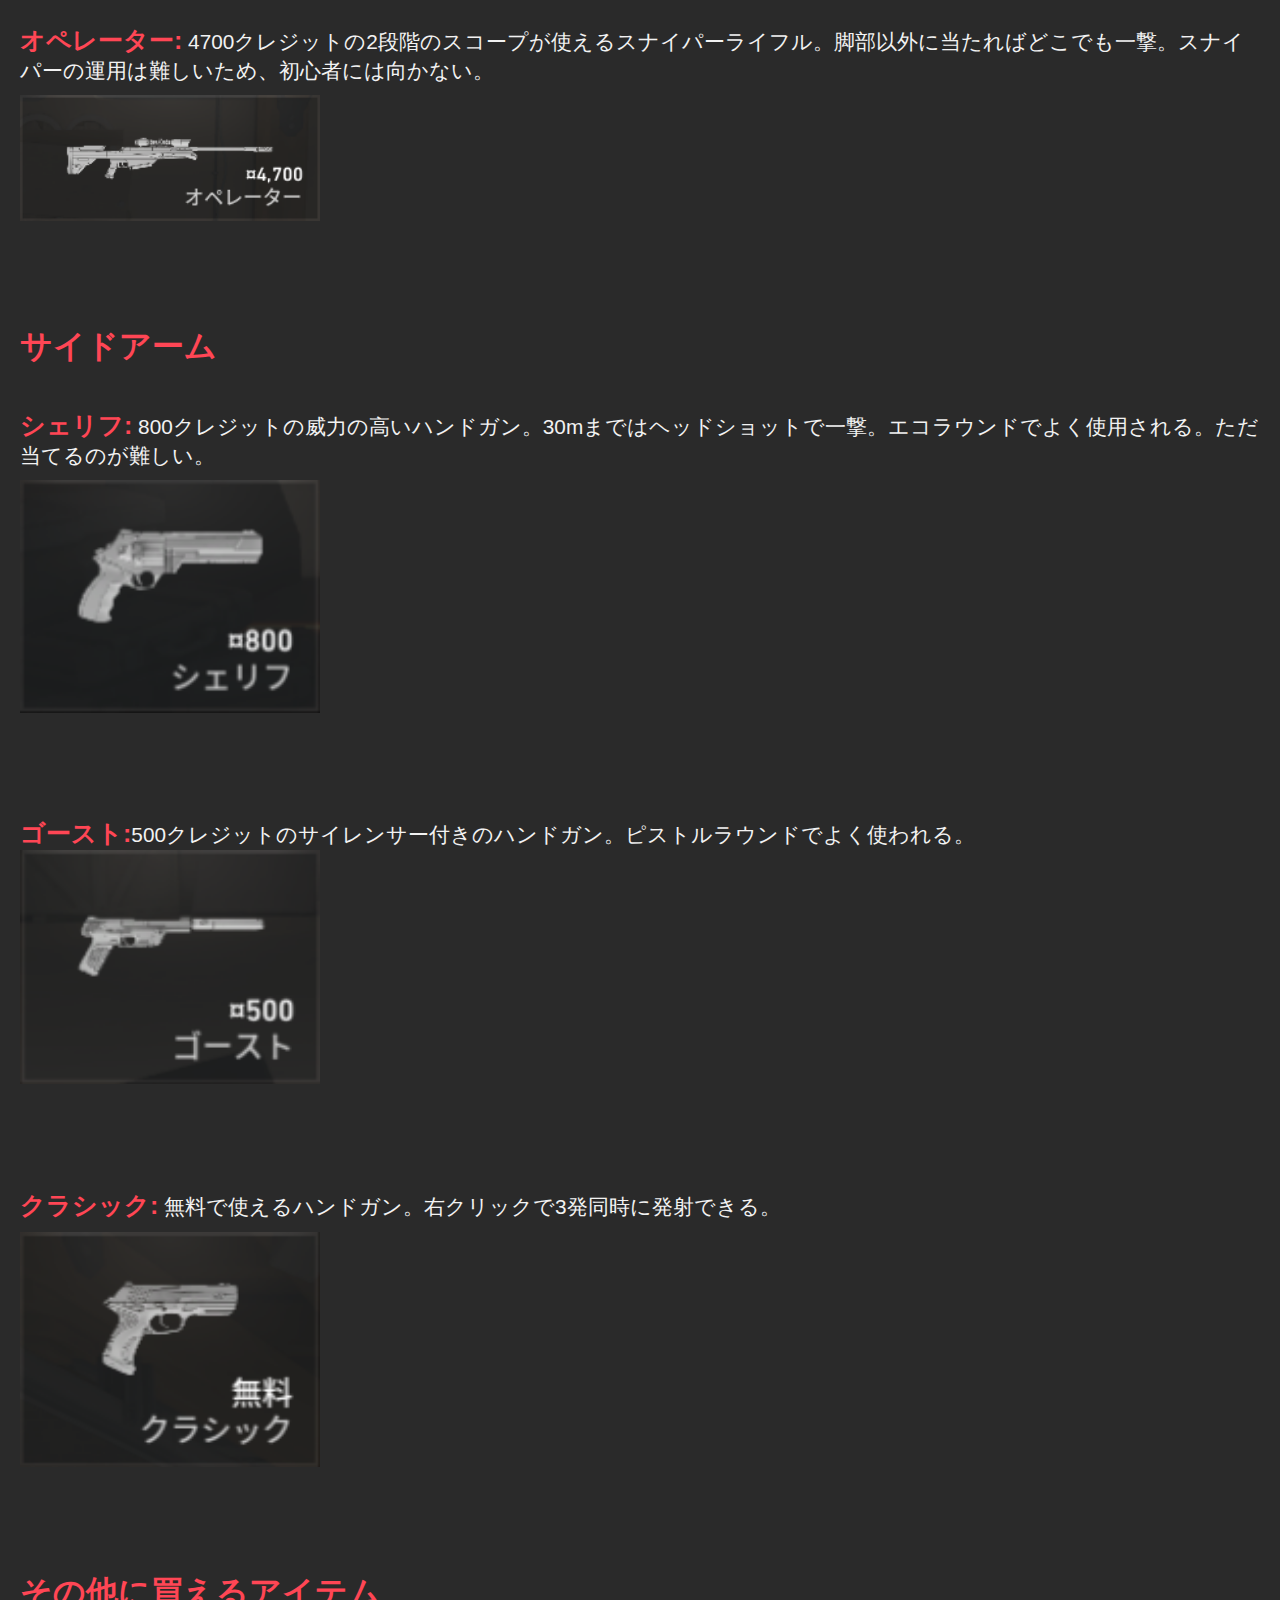
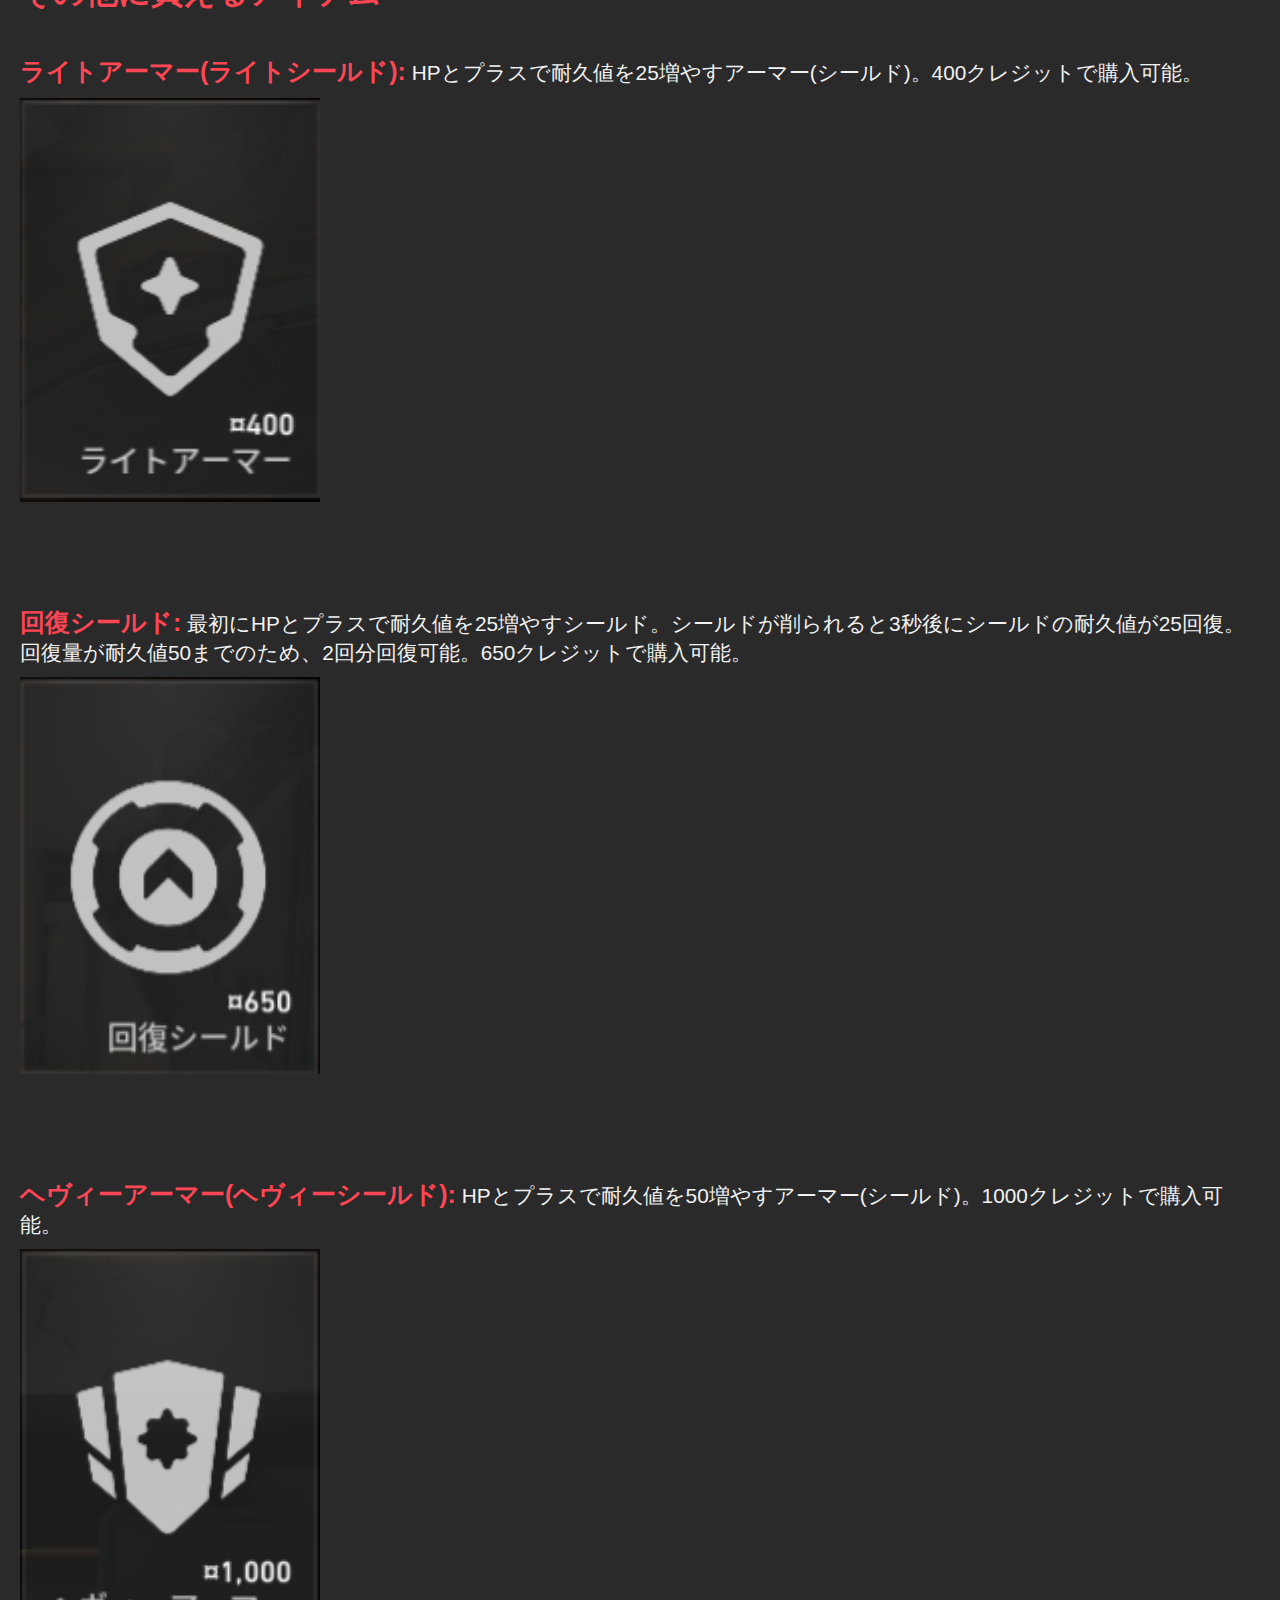
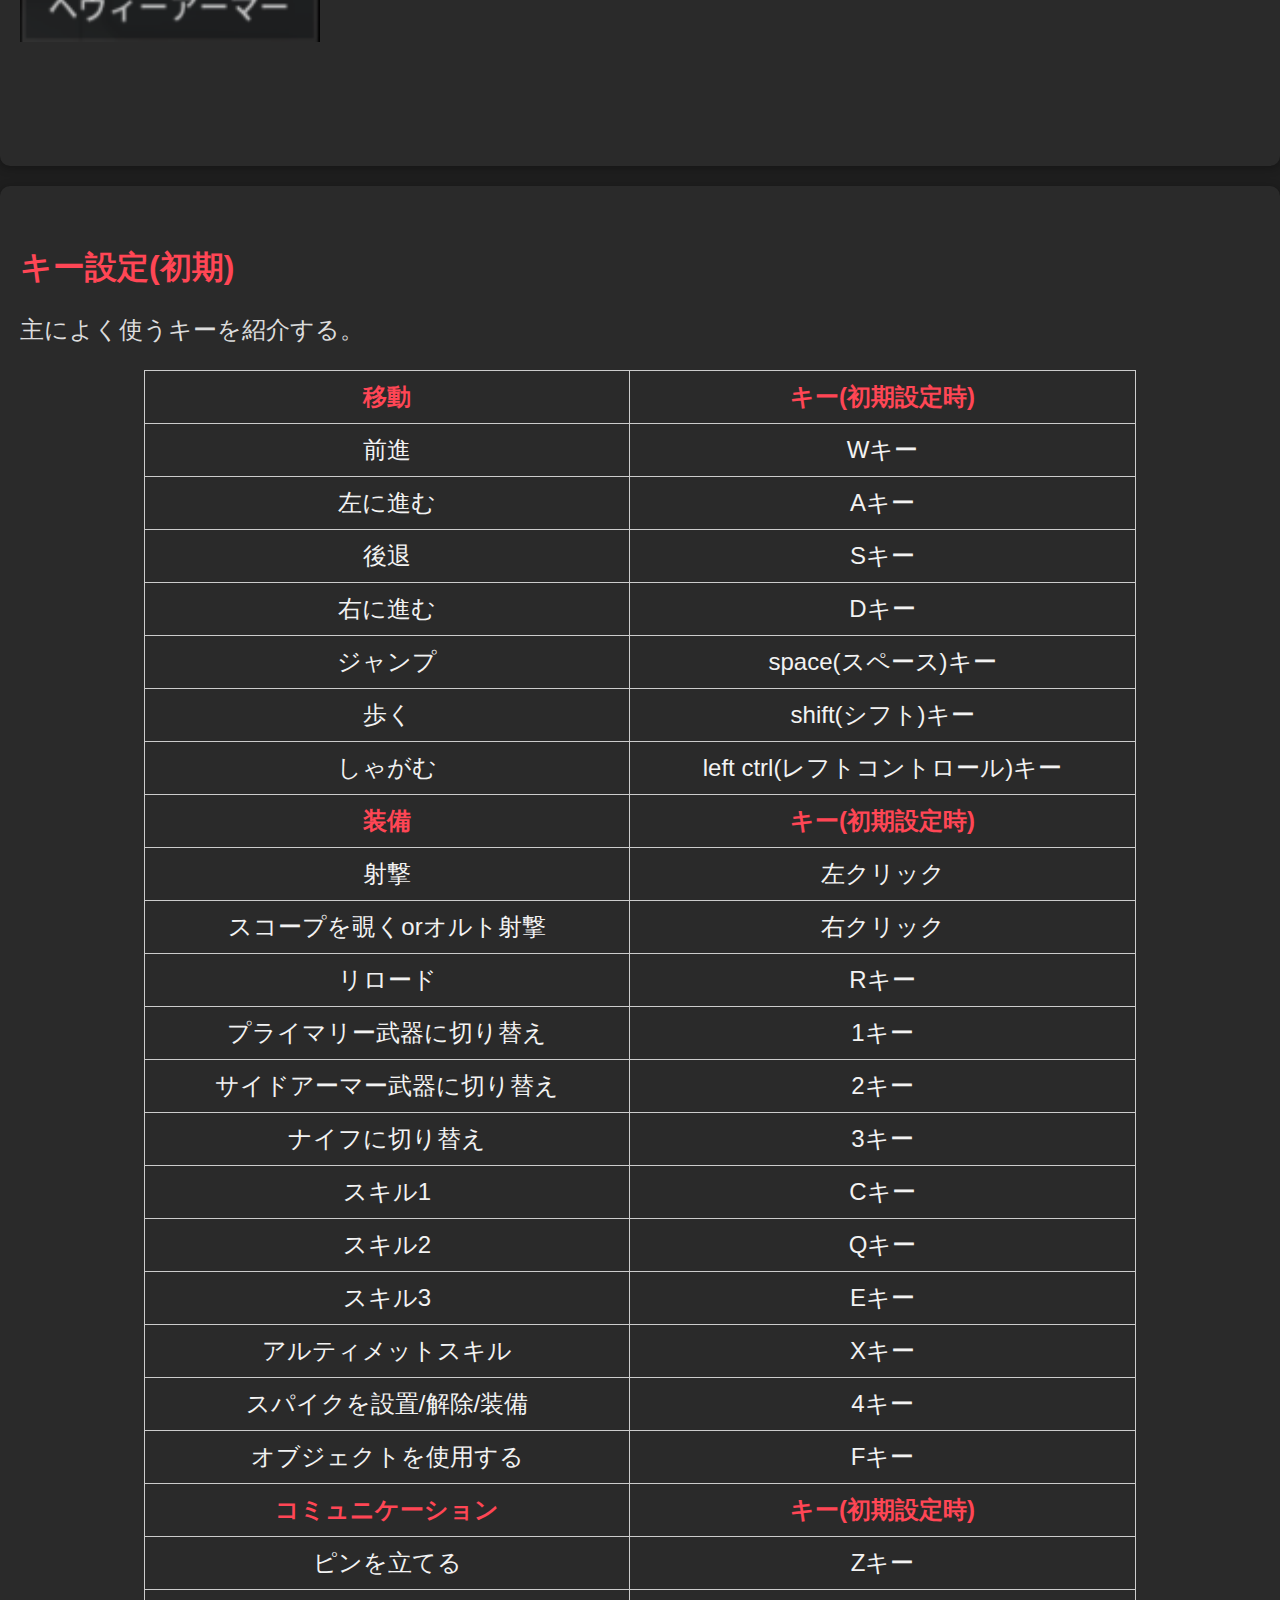
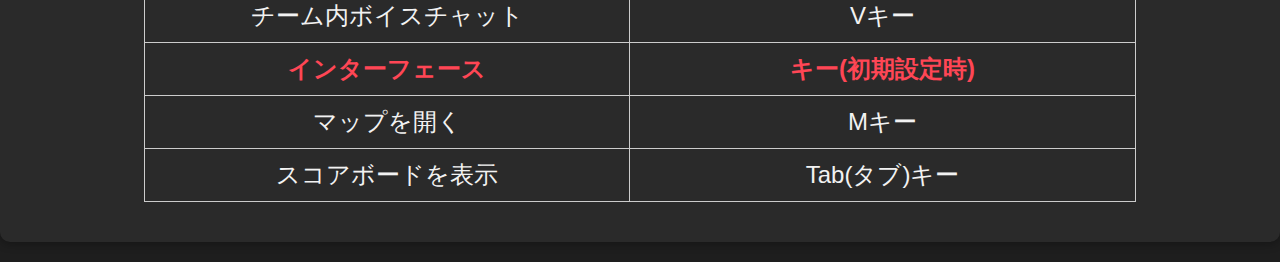
==== commit 9b3ee311: "Update index.html" ====
--- a/VALORANT/index.html
+++ b/VALORANT/index.html
@@ -35,7 +35,7 @@
 
     <section class="game-info">
         <h2>VALORANTとは？</h2>
-        <p>VALORANTは、2020年6月2日からRIOTGAMES(ライアットゲームズ)によりリリースされた5vs5のタクティカルシューティングゲーム。攻撃側と防衛側の役割をプレイし、敵チームの殲滅、<a
+        <p>VALORANTは、2020年6月2日からRIOTGAMES(ライアットゲームズ)によりリリースされた5vs5のFPSゲーム。攻撃側と防衛側の役割をプレイし、敵チームの殲滅、<a
                 href="VALORANT1.html#spike">スパイク</a>の設置・爆破と解除を目指す。各プレイヤーは異なる能力を持つ「<a
                 href="VALORANT1.html#chara">エージェント</a>」を選び、協力して勝利を目指す。
         </p>
--- a/VALORANT/style1.css
+++ b/VALORANT/style1.css
@@ -10,7 +10,7 @@
 
 /* ヘッダー */
 header {
-    background-color: #ff4655;
+    background-color: #1e1e1e;
     padding: 30px 0;
     box-shadow: 0 4px 6px rgba(0, 0, 0, 0.3);
     text-align: center;
@@ -371,8 +371,8 @@
 .image-container img {
     width: 525px;
     height: auto;
-    margin-top: 50px;
-    margin-bottom: 50px;
+    margin-top: 140px;
+    margin-bottom: 80px;
 }
 
 /* テーブル全体のスタイル */
@@ -411,9 +411,83 @@
 }
 
 .gun-mode li {
-    font-size: 1.5em;
+    font-size: 1.7em;
+}
+
+.gun-mode p {
+    margin-top: 60px;
+    margin-bottom: 20px;
+}
+
+.gun-mode h3 {
+    margin-top: 30px;
+    margin-bottom: 40px;
+}
+
+.gunimage-container {
+    margin: 0;
+    margin-bottom: 100px;
 }
 
 .key tr th {
     color: #ff4655;
 }
+
+
+/* クリック可能な画像 */
+.clickable-image {
+    width: 300px;
+    /* 通常時のサイズ */
+    cursor: pointer;
+    transition: transform 0.3s ease;
+}
+
+/* モーダル（拡大画像の背景） */
+.modal {
+    display: none;
+    /* 初期状態では非表示 */
+    position: fixed;
+    z-index: 1000;
+    left: 0;
+    top: 0;
+    width: 100%;
+    height: 100%;
+    background-color: rgba(0, 0, 0, 0.8);
+    display: flex;
+    align-items: center;
+    justify-content: center;
+    opacity: 0;
+    transition: opacity 0.3s ease;
+}
+
+/* モーダルのコンテンツ */
+.modal-content {
+    position: relative;
+    max-width: 90%;
+    max-height: 90%;
+    border-radius: 10px;
+    background: white;
+    padding: 20px;
+    text-align: center;
+}
+
+/* モーダル内の画像 */
+.modal-content img {
+    max-width: 100%;
+    max-height: 80vh;
+    border-radius: 10px;
+}
+
+/* 閉じるボタン */
+.close {
+    position: absolute;
+    top: 10px;
+    right: 20px;
+    font-size: 30px;
+    font-weight: bold;
+    color: white;
+    cursor: pointer;
+    background: black;
+    padding: 5px 10px;
+    border-radius: 5px;
+}
